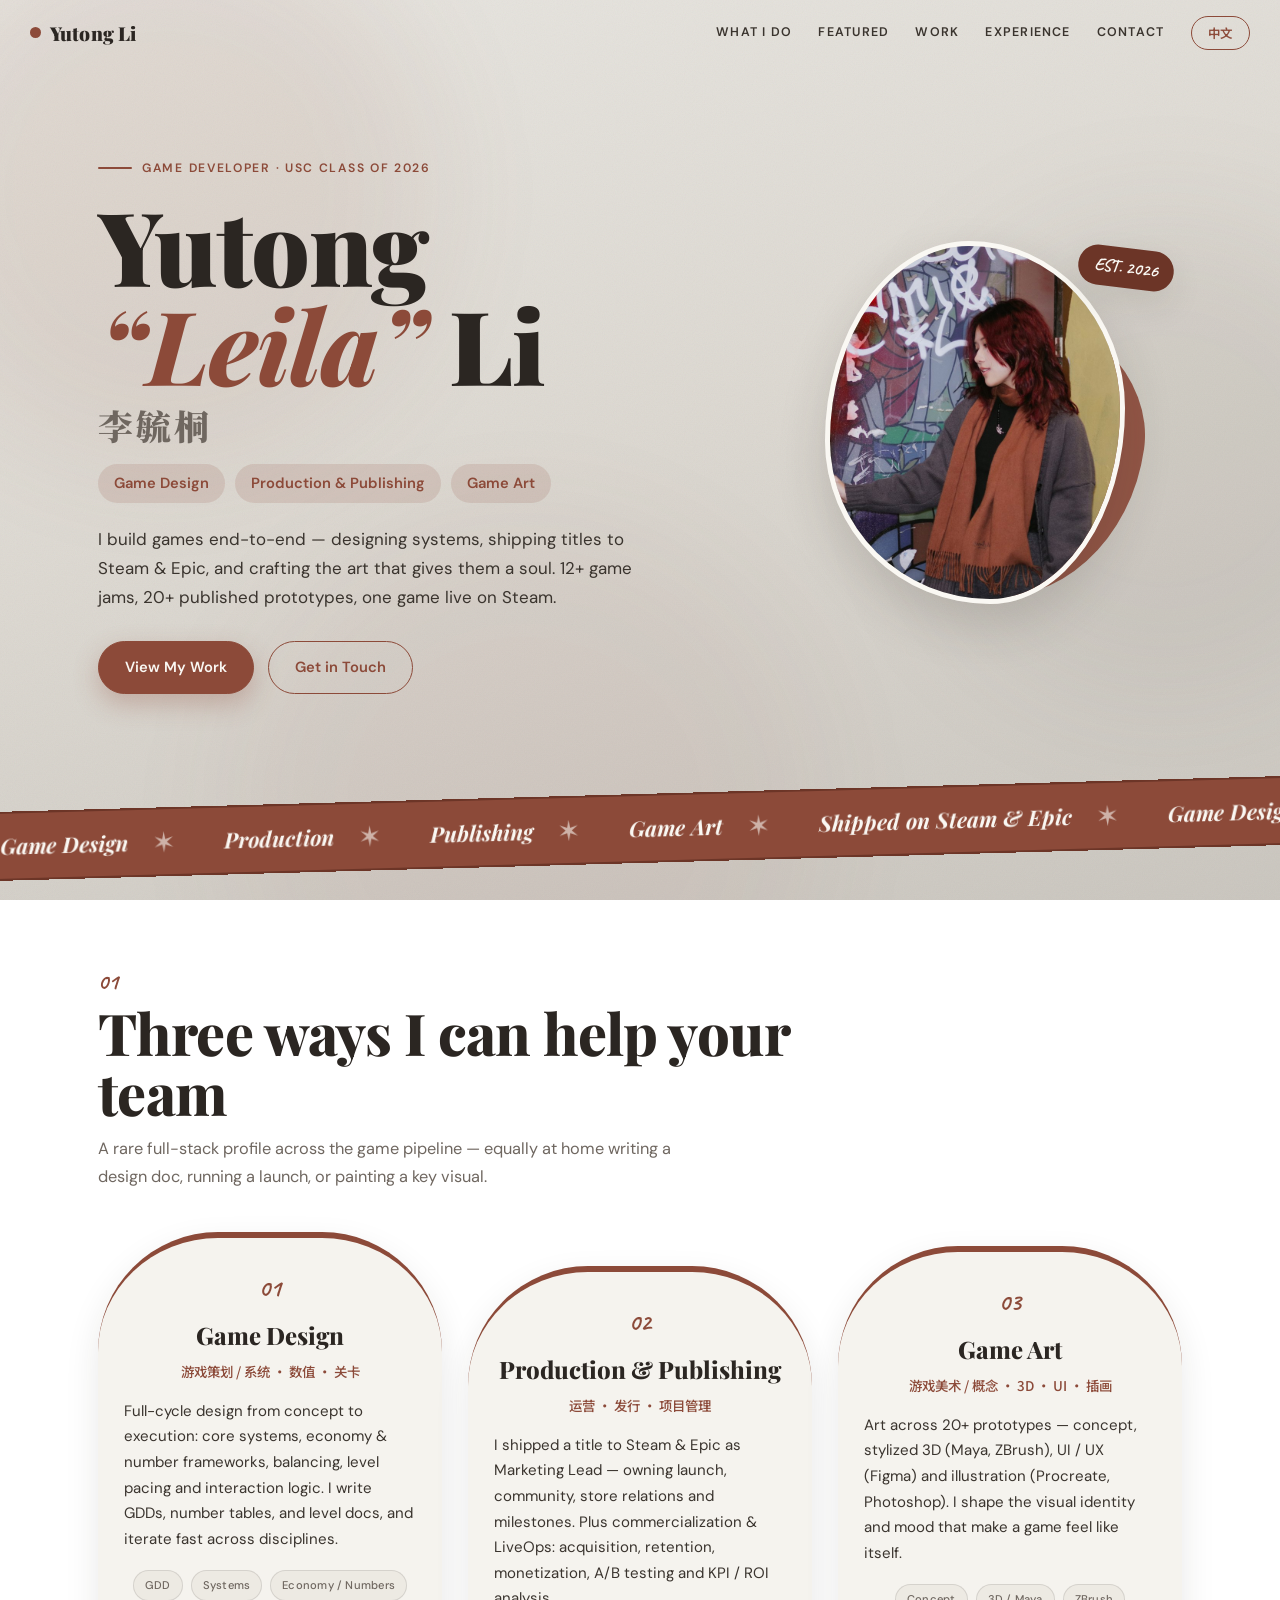
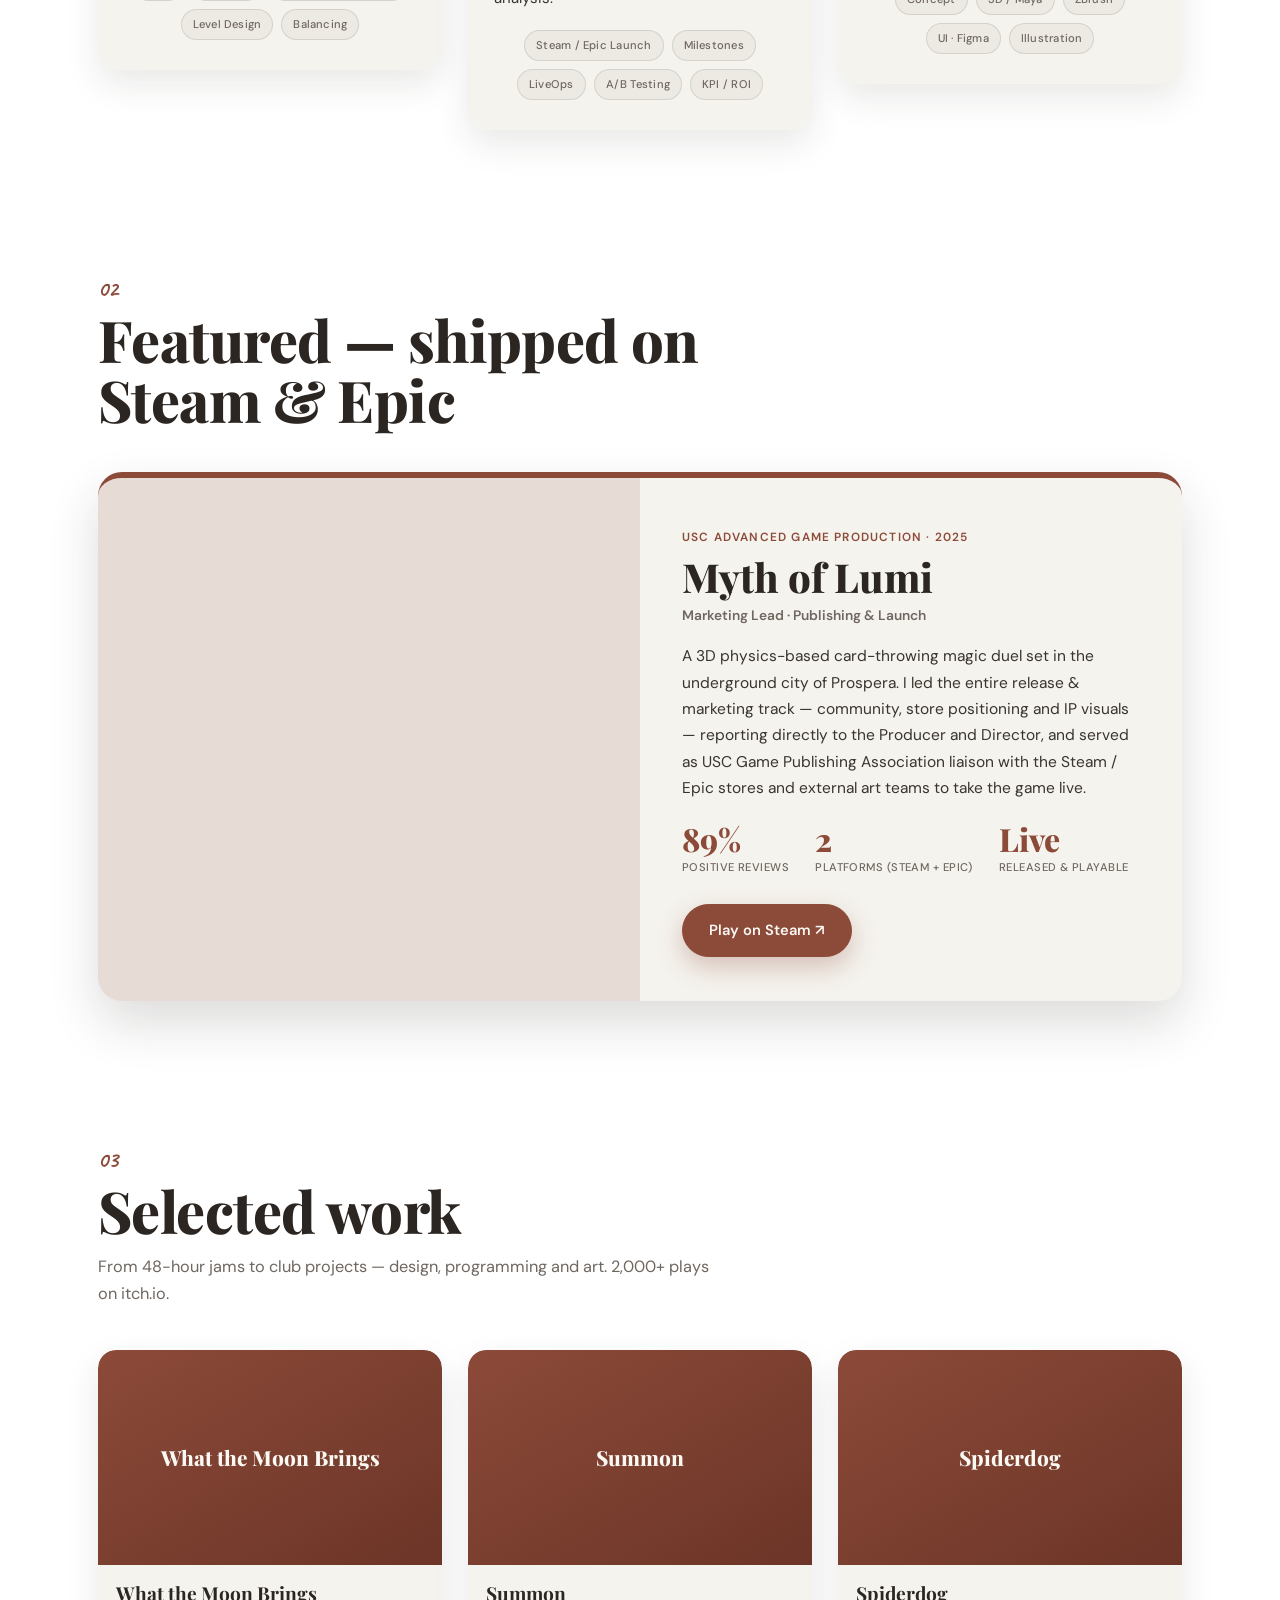
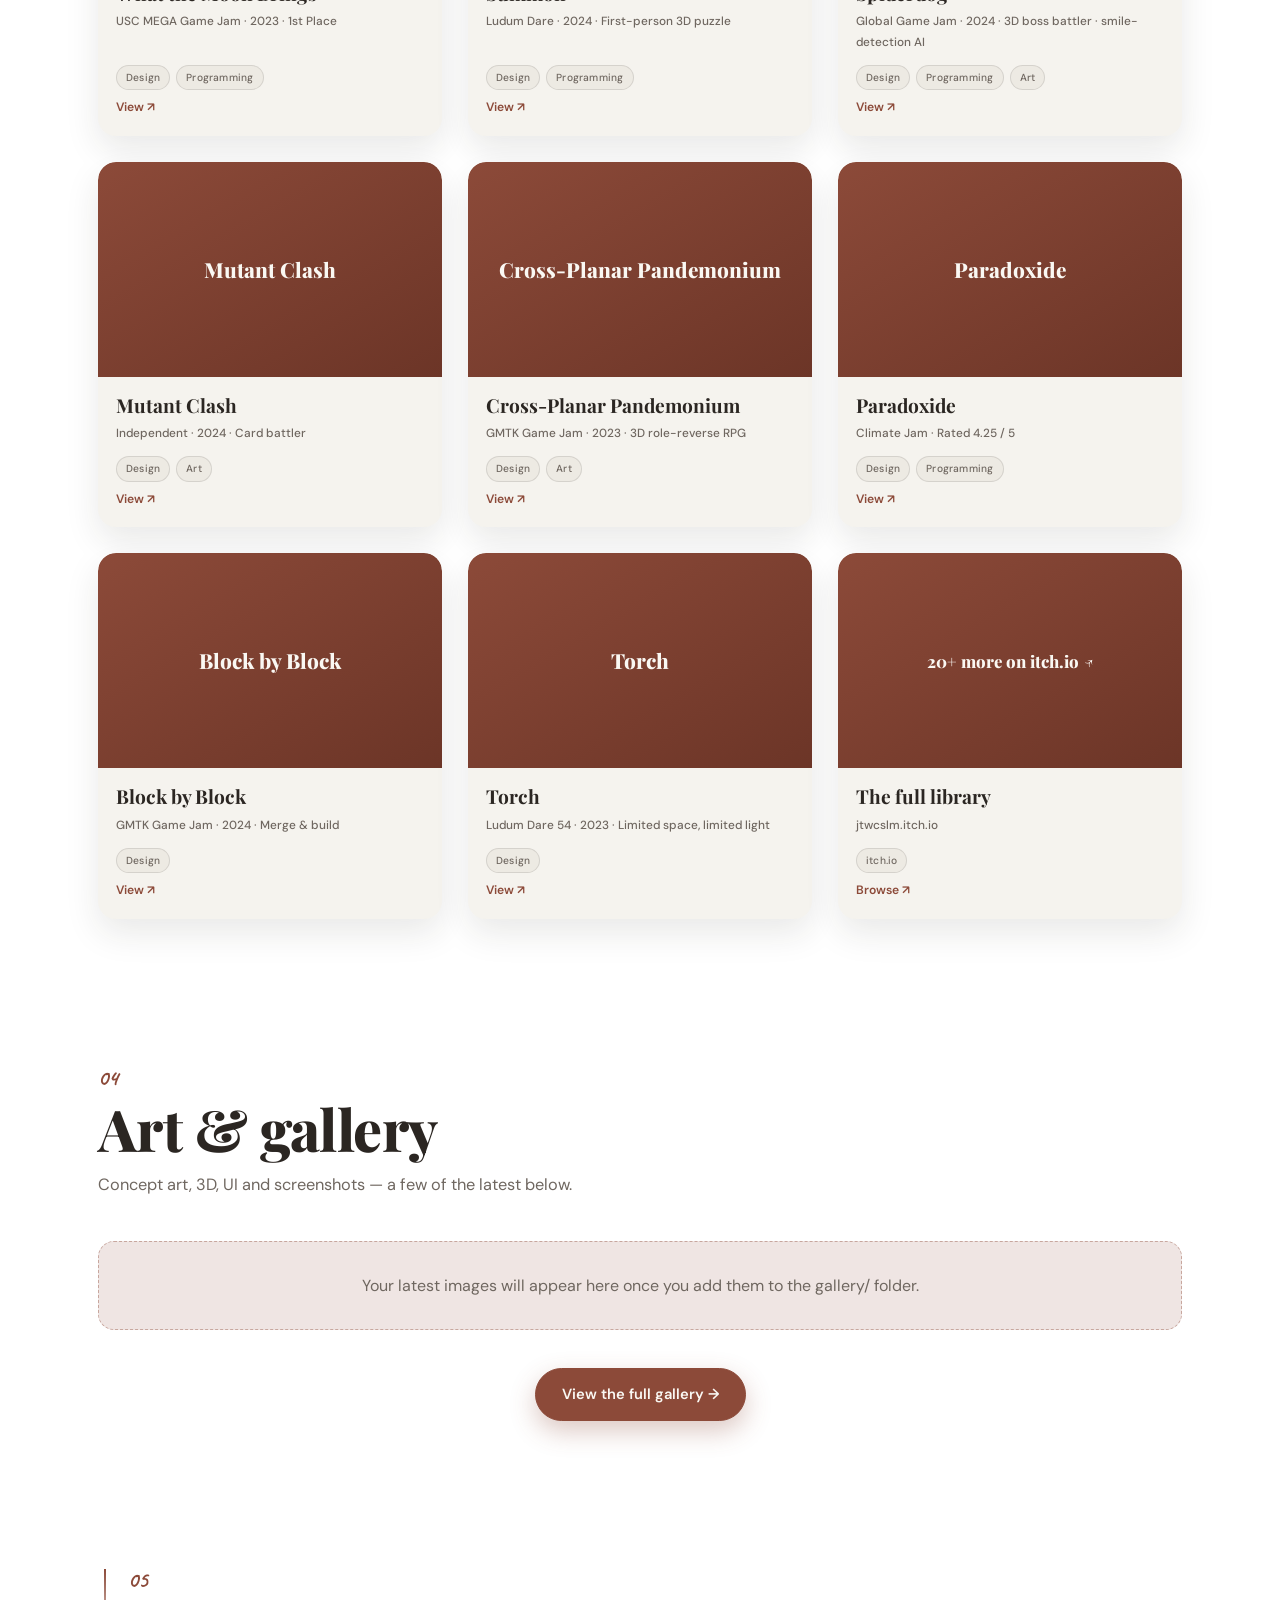
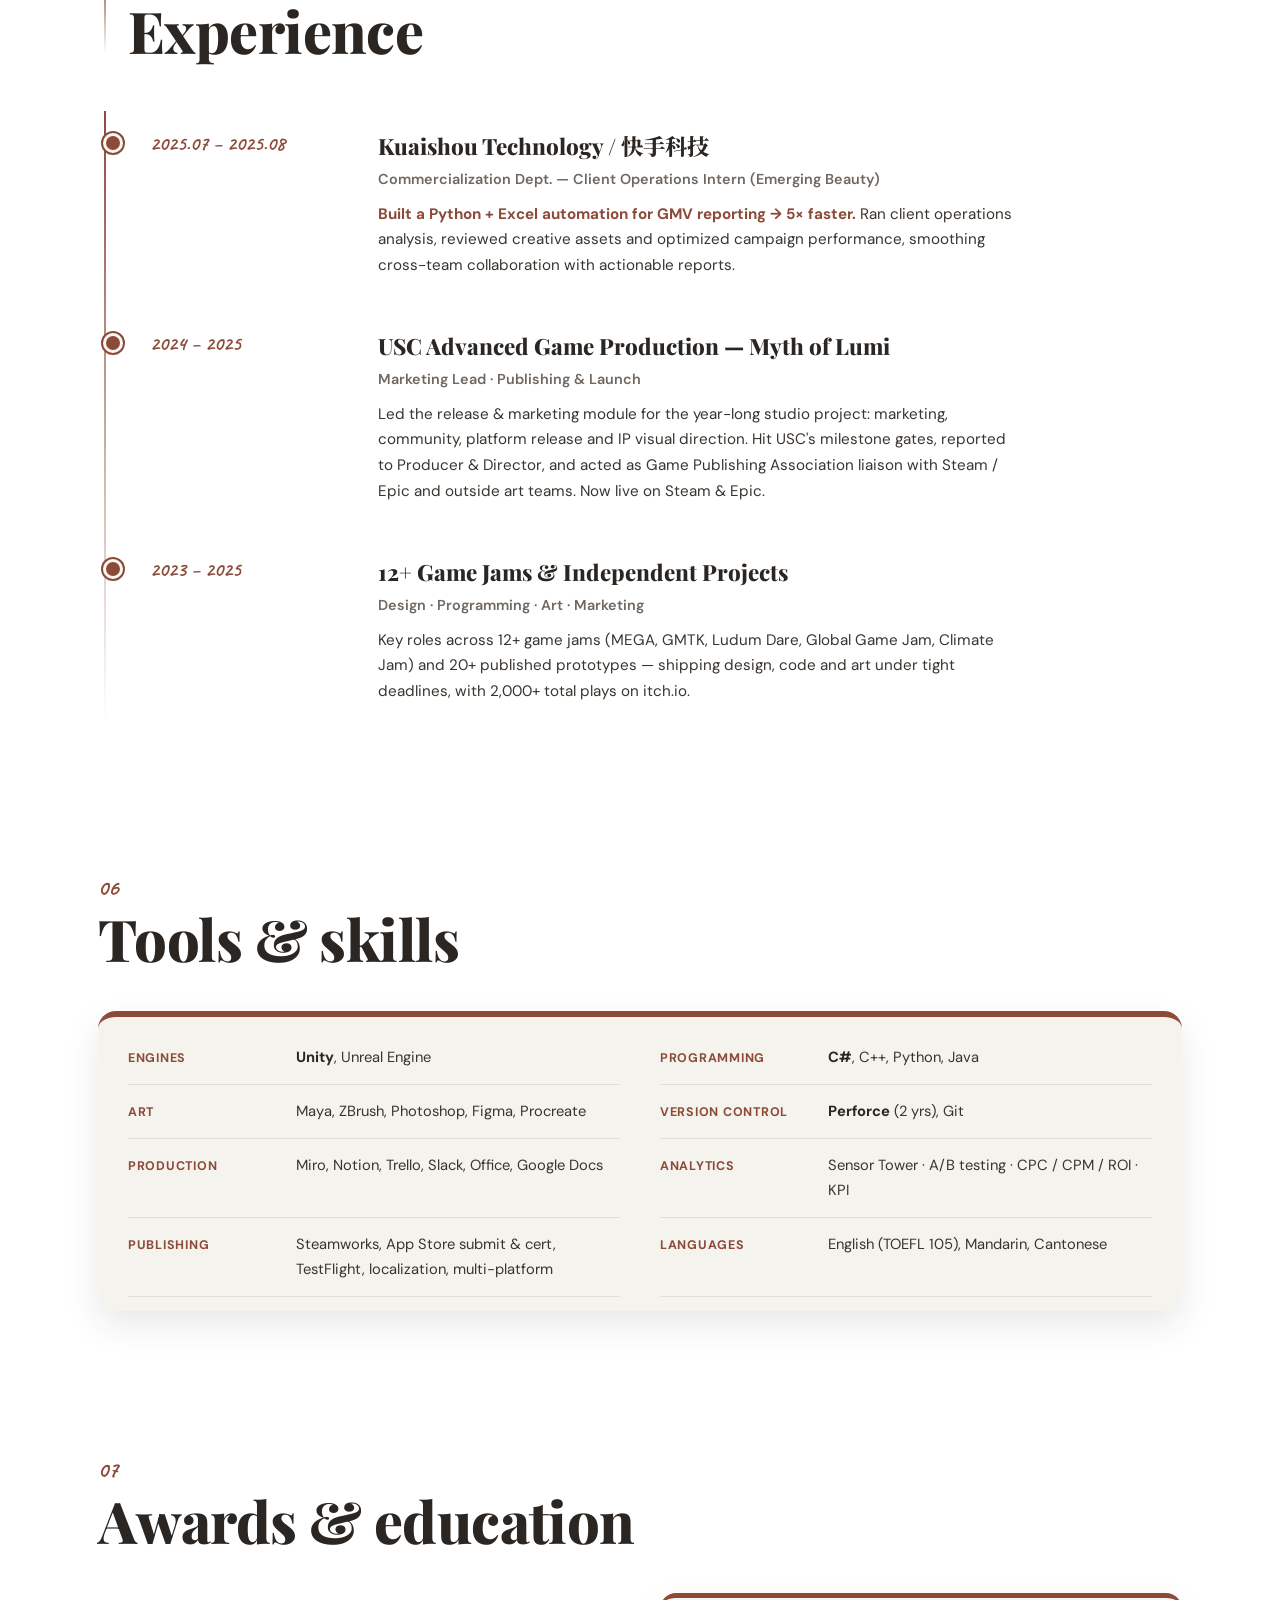
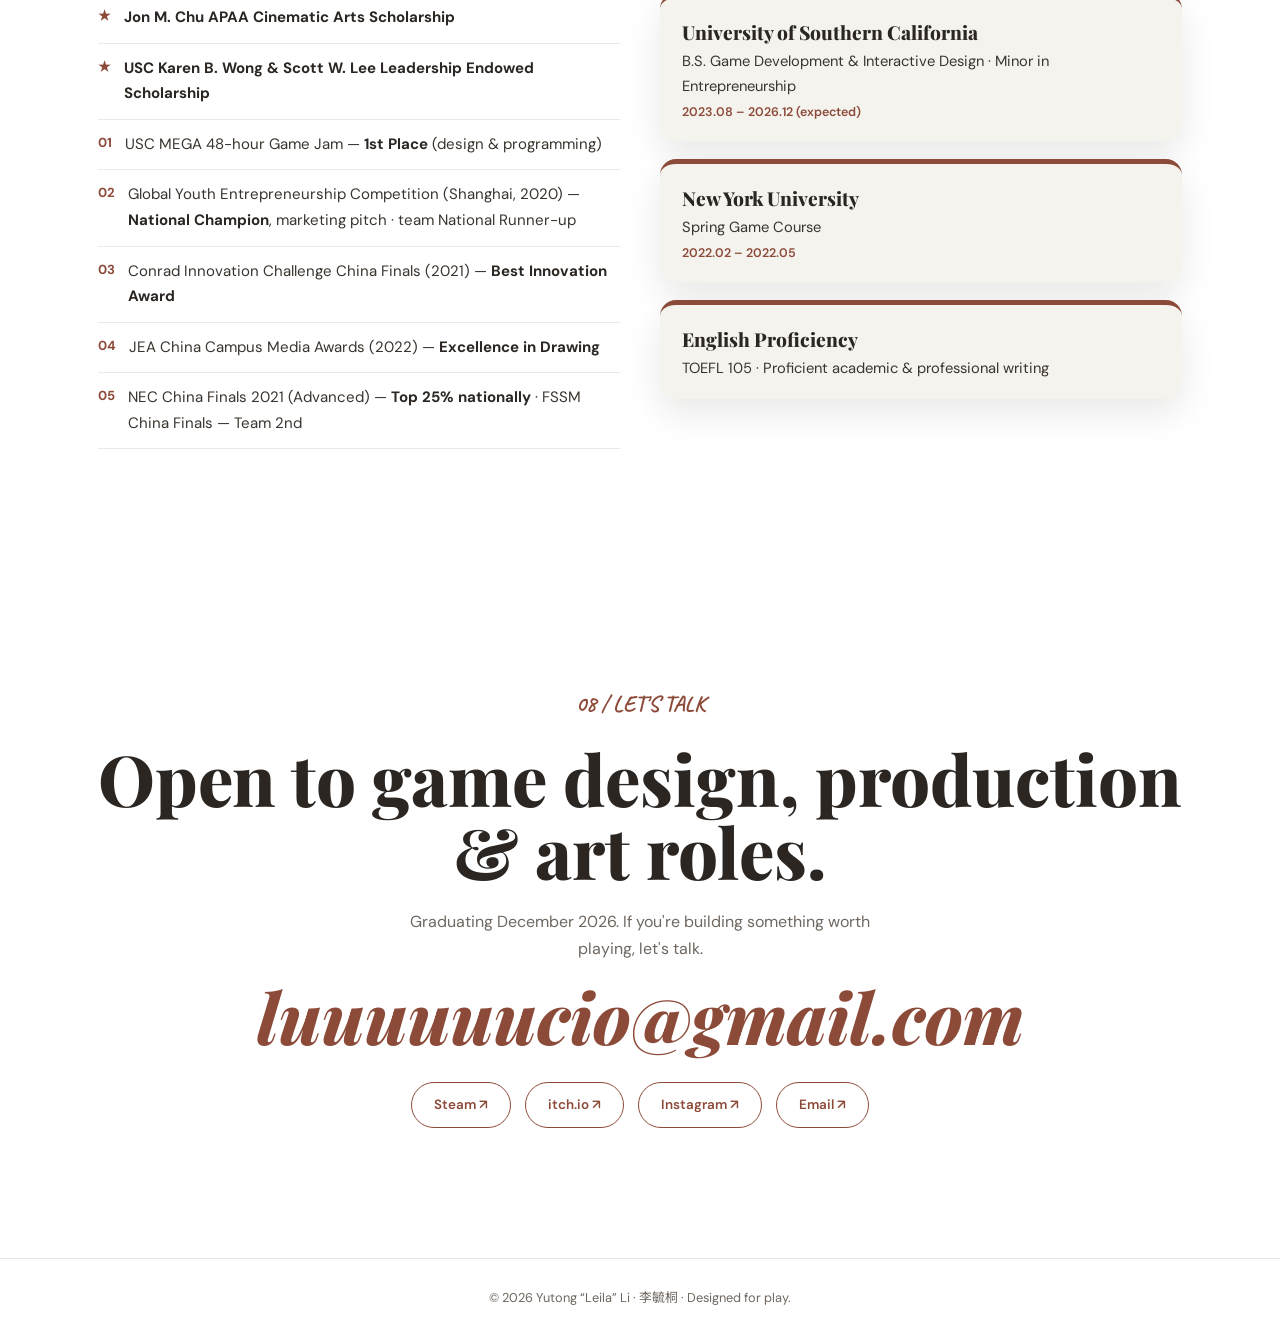
==== index.html @ 9c78b833 "Add files via upload" ====
<!DOCTYPE html>
<html lang="en" data-lang="en">
<head>
<meta charset="UTF-8">
<meta name="viewport" content="width=device-width, initial-scale=1.0">
<title>Yutong "Leila" Li — Game Designer · Producer · Artist</title>
<meta name="description" content="Yutong (Leila) Li — USC Game Development & Interactive Design. Game design, production & publishing, and game art. Shipped on Steam & Epic.">
<meta property="og:title" content="Yutong 'Leila' Li — Game Designer · Producer · Artist">
<meta property="og:description" content="USC Game Development & Interactive Design. Design · Production & Publishing · Art.">
<meta property="og:type" content="website">

<!-- Fonts: Playfair Display (display) · DM Sans (body) · Caveat (script accent) · Noto Serif/Sans SC -->
<link rel="preconnect" href="https://fonts.googleapis.com">
<link rel="preconnect" href="https://fonts.gstatic.com" crossorigin>
<link href="https://fonts.googleapis.com/css2?family=Playfair+Display:ital,wght@0,500;0,700;0,800;0,900;1,500;1,700;1,800&family=DM+Sans:opsz,wght@9..40,300;9..40,400;9..40,500;9..40,600;9..40,700&family=Caveat:wght@500;700&family=Noto+Serif+SC:wght@600;900&family=Noto+Sans+SC:wght@300;400;500;700&display=swap" rel="stylesheet">

<!-- Stylesheet -->
<link rel="stylesheet" href="style.css">
</head>
<body>

<!-- background: drifting low-sat blobs + frosted grain -->
<div class="bg-blobs"><i class="b1"></i><i class="b2"></i><i class="b3"></i></div>
<div class="grain"></div>

<nav id="nav">
  <a class="brand" href="#top"><span class="dot"></span>Yutong&nbsp;Li</a>
  <div class="nav-links">
    <a href="#tracks" data-en="What I Do" data-zh="方向">What I Do</a>
    <a href="#featured" data-en="Featured" data-zh="代表作">Featured</a>
    <a href="#work" data-en="Work" data-zh="作品">Work</a>
    <a href="#about" data-en="Experience" data-zh="经历">Experience</a>
    <a href="#contact" data-en="Contact" data-zh="联系">Contact</a>
    <button class="lang-btn" id="langBtn" onclick="toggleLang()">中文</button>
  </div>
</nav>

<div id="top"></div>
<header>
  <div class="wrap">
    <div class="hero-grid">
      <div class="hero-text">
        <div class="eyebrow h-anim d1"><span data-en="Game Developer · USC Class of 2026" data-zh="游戏开发者 · 南加大 2026 届">Game Developer · USC Class of 2026</span></div>
        <h1 class="name h-anim d2">Yutong <span class="accent">&ldquo;Leila&rdquo;</span> Li<span class="zh">李毓桐</span></h1>
        <div class="roles h-anim d3">
          <span class="role" data-en="Game Design" data-zh="游戏策划">Game Design</span>
          <span class="role" data-en="Production &amp; Publishing" data-zh="运营 · 发行 · 项目管理">Production &amp; Publishing</span>
          <span class="role" data-en="Game Art" data-zh="游戏美术">Game Art</span>
        </div>
        <p class="lede h-anim d4" data-en="I build games end-to-end — designing systems, shipping titles to Steam &amp; Epic, and crafting the art that gives them a soul. 12+ game jams, 20+ published prototypes, one game live on Steam." data-zh="我做游戏的全流程——从系统策划，到把作品发行上线 Steam 与 Epic，再到为它注入灵魂的美术。参与 12+ Game Jam，发布 20+ 原型，一款作品已正式登陆 Steam。">I build games end-to-end — designing systems, shipping titles to Steam &amp; Epic, and crafting the art that gives them a soul. 12+ game jams, 20+ published prototypes, one game live on Steam.</p>
        <div class="cta h-anim d5">
          <a class="btn primary" href="#featured" data-en="View My Work" data-zh="查看作品">View My Work</a>
          <a class="btn ghost" href="mailto:luuuuuucio@gmail.com" data-en="Get in Touch" data-zh="联系我">Get in Touch</a>
        </div>
      </div>
      <div class="portrait-col h-anim d3">
        <div class="portrait">
          <!-- 替换头像：把更高清的图片命名为 profile.jpg 放在同一文件夹即可 -->
          <img src="profile.jpg" alt="Yutong Leila Li portrait">
        </div>
      </div>
    </div>
  </div>
</header>

<div class="marquee" aria-hidden="false">
  <div class="mq"><span data-en="Game Design" data-zh="游戏策划">Game Design</span><span data-en="Production" data-zh="运营发行">Production</span><span data-en="Publishing" data-zh="项目管理">Publishing</span><span data-en="Game Art" data-zh="游戏美术">Game Art</span><span data-en="Shipped on Steam &amp; Epic" data-zh="已登陆 Steam 与 Epic">Shipped on Steam &amp; Epic</span><span data-en="Game Design" data-zh="游戏策划">Game Design</span><span data-en="Production" data-zh="运营发行">Production</span><span data-en="Publishing" data-zh="项目管理">Publishing</span><span data-en="Game Art" data-zh="游戏美术">Game Art</span><span data-en="Shipped on Steam &amp; Epic" data-zh="已登陆 Steam 与 Epic">Shipped on Steam &amp; Epic</span></div>
</div>


<!-- ============ 01 TRACKS ============ -->
<section id="tracks">
  <div class="wrap">
    <div class="sec-head reveal">
      <span class="sec-num">01</span>
      <div>
        <h2 data-en="Three ways I can help your team" data-zh="我能为团队带来的三种价值">Three ways I can help your team</h2>
        <p class="sec-sub" data-en="A rare full-stack profile across the game pipeline — equally at home writing a design doc, running a launch, or painting a key visual." data-zh="一份覆盖游戏管线的复合背景——写策划案、跑发行、画美术，都能上手。">A rare full-stack profile across the game pipeline — equally at home writing a design doc, running a launch, or painting a key visual.</p>
      </div>
    </div>
    <div class="tracks stagger">
      <div class="track" style="--accent:rgba(203,79,87,.16)">
        <div class="tnum">01</div>
        <h3 data-en="Game Design" data-zh="游戏策划">Game Design</h3>
        <div class="tzh">游戏策划 / 系统 · 数值 · 关卡</div>
        <p data-en="Full-cycle design from concept to execution: core systems, economy &amp; number frameworks, balancing, level pacing and interaction logic. I write GDDs, number tables, and level docs, and iterate fast across disciplines." data-zh="从概念到执行的全周期策划：核心系统、数值框架与平衡、关卡节奏与交互逻辑。独立撰写 GDD、数值表、关卡设计稿，敏捷迭代、跨职能协作。">Full-cycle design from concept to execution: core systems, economy &amp; number frameworks, balancing, level pacing and interaction logic. I write GDDs, number tables, and level docs, and iterate fast across disciplines.</p>
        <div class="tags"><span class="tag">GDD</span><span class="tag">Systems</span><span class="tag">Economy / Numbers</span><span class="tag">Level Design</span><span class="tag">Balancing</span></div>
      </div>
      <div class="track" style="--accent:rgba(127,151,182,.18)">
        <div class="tnum">02</div>
        <h3 data-en="Production &amp; Publishing" data-zh="运营 · 发行 · 项目管理">Production &amp; Publishing</h3>
        <div class="tzh">运营 · 发行 · 项目管理</div>
        <p data-en="I shipped a title to Steam &amp; Epic as Marketing Lead — owning launch, community, store relations and milestones. Plus commercialization &amp; LiveOps: acquisition, retention, monetization, A/B testing and KPI / ROI analysis." data-zh="作为 Marketing Lead 把一款作品发行上线 Steam 与 Epic——统筹发行、社群、商店对接与里程碑管理。同时具备商业化与运营能力：获客、留存、变现、A/B 测试、KPI / ROI 分析。">I shipped a title to Steam &amp; Epic as Marketing Lead — owning launch, community, store relations and milestones. Plus commercialization &amp; LiveOps: acquisition, retention, monetization, A/B testing and KPI / ROI analysis.</p>
        <div class="tags"><span class="tag">Steam / Epic Launch</span><span class="tag">Milestones</span><span class="tag">LiveOps</span><span class="tag">A/B Testing</span><span class="tag">KPI / ROI</span></div>
      </div>
      <div class="track" style="--accent:rgba(154,124,112,.16)">
        <div class="tnum">03</div>
        <h3 data-en="Game Art" data-zh="游戏美术">Game Art</h3>
        <div class="tzh">游戏美术 / 概念 · 3D · UI · 插画</div>
        <p data-en="Art across 20+ prototypes — concept, stylized 3D (Maya, ZBrush), UI / UX (Figma) and illustration (Procreate, Photoshop). I shape the visual identity and mood that make a game feel like itself." data-zh="为 20+ 原型负责美术——概念设计、风格化 3D（Maya、ZBrush）、UI/UX（Figma）、插画（Procreate、Photoshop）。塑造让游戏有辨识度的视觉气质与氛围。">Art across 20+ prototypes — concept, stylized 3D (Maya, ZBrush), UI / UX (Figma) and illustration (Procreate, Photoshop). I shape the visual identity and mood that make a game feel like itself.</p>
        <div class="tags"><span class="tag">Concept</span><span class="tag">3D / Maya</span><span class="tag">ZBrush</span><span class="tag">UI &middot; Figma</span><span class="tag">Illustration</span></div>
      </div>
    </div>
  </div>
</section>

<!-- ============ 02 FEATURED ============ -->
<section id="featured">
  <div class="wrap">
    <div class="sec-head reveal">
      <span class="sec-num">02</span>
      <div>
        <h2 data-en="Featured — shipped on Steam &amp; Epic" data-zh="代表作 — 已登陆 Steam 与 Epic">Featured — shipped on Steam &amp; Epic</h2>
      </div>
    </div>
    <div class="feat reveal">
      <div class="feat-media">
        <!-- 替换封面：把 src 改成 你的文件名.jpg（目前用的是 Steam 商店图） -->
        <img src="https://cdn.cloudflare.steamstatic.com/steam/apps/3518380/header.jpg" alt="Myth of Lumi" onerror="this.style.display='none'">
      </div>
      <div class="feat-body">
        <div class="feat-flag" data-en="USC Advanced Game Production · 2025" data-zh="USC 高级游戏制作 · 2025">USC Advanced Game Production · 2025</div>
        <h3>Myth of Lumi</h3>
        <div class="feat-role" data-en="Marketing Lead · Publishing &amp; Launch" data-zh="Marketing Lead · 发行与上线负责人">Marketing Lead · Publishing &amp; Launch</div>
        <p data-en="A 3D physics-based card-throwing magic duel set in the underground city of Prospera. I led the entire release &amp; marketing track — community, store positioning and IP visuals — reporting directly to the Producer and Director, and served as USC Game Publishing Association liaison with the Steam / Epic stores and external art teams to take the game live." data-zh="一款以地下城市 Prospera 为舞台、基于 3D 物理的卡牌投掷魔法对战游戏。我统筹整个发行与推广模块——社群运营、商店定位、IP 视觉，直接对接 Producer 与 Director，并作为 USC Game Publishing Association 对接人，协调 Steam / Epic 商店与外部美术团队，完成上线全流程。">A 3D physics-based card-throwing magic duel set in the underground city of Prospera. I led the entire release &amp; marketing track — community, store positioning and IP visuals — reporting directly to the Producer and Director, and served as USC Game Publishing Association liaison with the Steam / Epic stores and external art teams to take the game live.</p>
        <div class="stats">
          <div class="stat"><div class="n" data-count="89" data-suffix="%">89%</div><div class="l" data-en="Positive reviews" data-zh="好评率">Positive reviews</div></div>
          <div class="stat"><div class="n" data-count="2">2</div><div class="l" data-en="Platforms (Steam + Epic)" data-zh="平台（Steam+Epic）">Platforms (Steam + Epic)</div></div>
          <div class="stat"><div class="n" data-en="Live" data-zh="已上线">Live</div><div class="l" data-en="Released &amp; playable" data-zh="已发布上线">Released &amp; playable</div></div>
        </div>
        <div class="cta">
          <a class="btn primary" href="https://store.steampowered.com/app/3518380/Myth_of_Lumi/" target="_blank" rel="noopener" data-en="Play on Steam ↗" data-zh="在 Steam 试玩 ↗">Play on Steam ↗</a>
        </div>
      </div>
    </div>
  </div>
</section>

<!-- ============ 03 WORK ============ -->
<section id="work">
  <div class="wrap">
    <div class="sec-head reveal">
      <span class="sec-num">03</span>
      <div>
        <h2 data-en="Selected work" data-zh="精选作品">Selected work</h2>
        <p class="sec-sub" data-en="From 48-hour jams to club projects — design, programming and art. 2,000+ plays on itch.io." data-zh="从 48 小时 Game Jam 到社团项目——策划、编程与美术。itch.io 累计点击 2,000+。">From 48-hour jams to club projects — design, programming and art. 2,000+ plays on itch.io.</p>
      </div>
    </div>
    <!--
      想加 / 换作品封面：每张 .work-cover 里放一个 <img src="你的图片.jpg">。
      没有图片时会自动显示下面 .ph 的彩色占位块。
    -->
    <div class="works stagger">

      <a class="work" href="https://jtwcslm.itch.io/what-the-moon-brings" target="_blank" rel="noopener">
        <div class="work-cover"><div class="ph" style="--c1:#3a3550;--c2:#1c1a26">What the Moon Brings</div>
          <img src="https://img.itch.zone/aW1nLzEzOTQzMDMwLmpwZw==/original/gAOcov.jpg" alt="What the Moon Brings" loading="lazy" onerror="this.remove()"></div>
        <div class="work-body">
          <h4>What the Moon Brings</h4>
          <div class="work-meta">USC MEGA Game Jam · 2023 · <span data-en="1st Place" data-zh="一等奖">1st Place</span></div>
          <div class="work-roles"><span class="tag" data-en="Design" data-zh="策划">Design</span><span class="tag" data-en="Programming" data-zh="编程">Programming</span></div>
          <span class="work-link" data-en="View ↗" data-zh="查看 ↗">View ↗</span>
        </div>
      </a>

      <a class="work" href="https://jtwcslm.itch.io/summon" target="_blank" rel="noopener">
        <div class="work-cover"><div class="ph" style="--c1:#2c4a4a;--c2:#152222">Summon</div>
          <img src="https://img.itch.zone/aW1nLzE1NzcyMDAzLnBuZw==/original/AVBuLZ.png" alt="Summon" loading="lazy" onerror="this.remove()"></div>
        <div class="work-body">
          <h4>Summon</h4>
          <div class="work-meta">Ludum Dare · 2024 · <span data-en="First-person 3D puzzle" data-zh="第一人称 3D 解谜">First-person 3D puzzle</span></div>
          <div class="work-roles"><span class="tag" data-en="Design" data-zh="策划">Design</span><span class="tag" data-en="Programming" data-zh="编程">Programming</span></div>
          <span class="work-link" data-en="View ↗" data-zh="查看 ↗">View ↗</span>
        </div>
      </a>

      <a class="work" href="https://jtwcslm.itch.io/spiderdog" target="_blank" rel="noopener">
        <div class="work-cover"><div class="ph" style="--c1:#4a3a35;--c2:#231a17">Spiderdog</div>
          <img src="https://img.itch.zone/aW1nLzE1MDI3ODM2LnBuZw==/original/xKK9WB.png" alt="Spiderdog" loading="lazy" onerror="this.remove()"></div>
        <div class="work-body">
          <h4>Spiderdog</h4>
          <div class="work-meta">Global Game Jam · 2024 · <span data-en="3D boss battler · smile-detection AI" data-zh="3D Boss 战 · 微笑识别 AI">3D boss battler · smile-detection AI</span></div>
          <div class="work-roles"><span class="tag" data-en="Design" data-zh="策划">Design</span><span class="tag" data-en="Programming" data-zh="编程">Programming</span><span class="tag" data-en="Art" data-zh="美术">Art</span></div>
          <span class="work-link" data-en="View ↗" data-zh="查看 ↗">View ↗</span>
        </div>
      </a>

      <a class="work" href="https://jtwcslm.itch.io/mutant-clash" target="_blank" rel="noopener">
        <div class="work-cover"><div class="ph" style="--c1:#35415a;--c2:#181d28">Mutant Clash</div>
          <img src="https://img.itch.zone/aW1nLzIwNDU5MDIzLnBuZw==/original/YjYPbV.png" alt="Mutant Clash" loading="lazy" onerror="this.remove()"></div>
        <div class="work-body">
          <h4>Mutant Clash</h4>
          <div class="work-meta"><span data-en="Independent · 2024 · Card battler" data-zh="独立项目 · 2024 · 卡牌对战">Independent · 2024 · Card battler</span></div>
          <div class="work-roles"><span class="tag" data-en="Design" data-zh="策划">Design</span><span class="tag" data-en="Art" data-zh="美术">Art</span></div>
          <span class="work-link" data-en="View ↗" data-zh="查看 ↗">View ↗</span>
        </div>
      </a>

      <a class="work" href="https://jtwcslm.itch.io/cross-planar-pandemonium" target="_blank" rel="noopener">
        <div class="work-cover"><div class="ph" style="--c1:#4a3540;--c2:#23191e">Cross-Planar Pandemonium</div>
          <img src="https://img.itch.zone/aW1nLzEyNzI2NDkzLnBuZw==/original/hB9bs9.png" alt="Cross-Planar Pandemonium" loading="lazy" onerror="this.remove()"></div>
        <div class="work-body">
          <h4>Cross-Planar Pandemonium</h4>
          <div class="work-meta">GMTK Game Jam · 2023 · <span data-en="3D role-reverse RPG" data-zh="3D 角色反转 RPG">3D role-reverse RPG</span></div>
          <div class="work-roles"><span class="tag" data-en="Design" data-zh="策划">Design</span><span class="tag" data-en="Art" data-zh="美术">Art</span></div>
          <span class="work-link" data-en="View ↗" data-zh="查看 ↗">View ↗</span>
        </div>
      </a>

      <a class="work" href="https://chloexiiyan.itch.io/paradoxide" target="_blank" rel="noopener">
        <div class="work-cover"><div class="ph" style="--c1:#2f4a40;--c2:#15221d">Paradoxide</div></div>
        <div class="work-body">
          <h4>Paradoxide</h4>
          <div class="work-meta">Climate Jam · <span data-en="Rated 4.25 / 5" data-zh="评分 4.25 / 5">Rated 4.25 / 5</span></div>
          <div class="work-roles"><span class="tag" data-en="Design" data-zh="策划">Design</span><span class="tag" data-en="Programming" data-zh="编程">Programming</span></div>
          <span class="work-link" data-en="View ↗" data-zh="查看 ↗">View ↗</span>
        </div>
      </a>

      <a class="work" href="https://lz1c.itch.io/block-by-block" target="_blank" rel="noopener">
        <div class="work-cover"><div class="ph" style="--c1:#4a4030;--c2:#231e16">Block by Block</div></div>
        <div class="work-body">
          <h4>Block by Block</h4>
          <div class="work-meta">GMTK Game Jam · 2024 · <span data-en="Merge &amp; build" data-zh="合成建造">Merge &amp; build</span></div>
          <div class="work-roles"><span class="tag" data-en="Design" data-zh="策划">Design</span></div>
          <span class="work-link" data-en="View ↗" data-zh="查看 ↗">View ↗</span>
        </div>
      </a>

      <a class="work" href="https://ldjam.com/events/ludum-dare/54/torch" target="_blank" rel="noopener">
        <div class="work-cover"><div class="ph" style="--c1:#4a3a30;--c2:#231b16">Torch</div></div>
        <div class="work-body">
          <h4>Torch</h4>
          <div class="work-meta">Ludum Dare 54 · 2023 · <span data-en="Limited space, limited light" data-zh="有限空间 · 有限光">Limited space, limited light</span></div>
          <div class="work-roles"><span class="tag" data-en="Design" data-zh="策划">Design</span></div>
          <span class="work-link" data-en="View ↗" data-zh="查看 ↗">View ↗</span>
        </div>
      </a>

      <a class="work" href="https://jtwcslm.itch.io/" target="_blank" rel="noopener">
        <div class="work-cover"><div class="ph" style="--c1:#33384a;--c2:#181b24;font-size:1.05rem"><span data-en="20+ more on itch.io ↗" data-zh="itch.io 上还有 20+ 作品 ↗">20+ more on itch.io ↗</span></div></div>
        <div class="work-body">
          <h4 data-en="The full library" data-zh="全部作品库">The full library</h4>
          <div class="work-meta">jtwcslm.itch.io</div>
          <div class="work-roles"><span class="tag">itch.io</span></div>
          <span class="work-link" data-en="Browse ↗" data-zh="浏览 ↗">Browse ↗</span>
        </div>
      </a>

    </div>
  </div>
</section>

<!-- ============ 04 GALLERY (drop your art / screenshots here) ============ -->
<section id="gallery">
  <div class="wrap">
    <div class="sec-head reveal">
      <span class="sec-num">04</span>
      <div>
        <h2 data-en="Art &amp; gallery" data-zh="美术与画廊">Art &amp; gallery</h2>
        <p class="sec-sub" data-en="Concept art, 3D, UI and screenshots — a few of the latest below." data-zh="概念设计、3D、UI 与游戏截图——下面是最近上传的几张。">Concept art, 3D, UI and screenshots — a few of the latest below.</p>
      </div>
    </div>
    <!-- Images load automatically from the gallery/ folder (newest few). Full set on gallery.html -->
    <div class="gallery stagger" id="home-gallery" data-count="6"></div>
    <div class="gallery-cta">
      <a class="btn primary" href="gallery.html" data-en="View the full gallery →" data-zh="查看全部作品 →">View the full gallery →</a>
    </div>
  </div>
</section>

<!-- ============ 05 EXPERIENCE ============ -->
<section id="about">
  <div class="wrap">
    <div class="sec-head reveal">
      <span class="sec-num">05</span>
      <div><h2 data-en="Experience" data-zh="工作与项目经历">Experience</h2></div>
    </div>

    <div class="reveal">
      <div class="exp-item">
        <div class="exp-when">2025.07 – 2025.08</div>
        <div>
          <div class="exp-org">Kuaishou Technology / 快手科技</div>
          <div class="exp-role" data-en="Commercialization Dept. — Client Operations Intern (Emerging Beauty)" data-zh="商业化部门 — 客户运营实习生（新锐美妆）">Commercialization Dept. — Client Operations Intern (Emerging Beauty)</div>
          <p data-en="&lt;span class='hi'&gt;Built a Python + Excel automation for GMV reporting → 5× faster.&lt;/span&gt; Ran client operations analysis, reviewed creative assets and optimized campaign performance, smoothing cross-team collaboration with actionable reports." data-zh="&lt;span class='hi'&gt;用 Python + Excel 把 GMV（商品交易额）报告自动化 → 效率提升 5 倍。&lt;/span&gt; 负责客户运营分析、审核创意素材、优化活动效果，改善跨团队协作并产出可落地的分析报告。"><span class="hi">Built a Python + Excel automation for GMV reporting → 5× faster.</span> Ran client operations analysis, reviewed creative assets and optimized campaign performance, smoothing cross-team collaboration with actionable reports.</p>
        </div>
      </div>

      <div class="exp-item">
        <div class="exp-when">2024 – 2025</div>
        <div>
          <div class="exp-org">USC Advanced Game Production — Myth of Lumi</div>
          <div class="exp-role" data-en="Marketing Lead · Publishing &amp; Launch" data-zh="Marketing Lead · 发行与上线负责人">Marketing Lead · Publishing &amp; Launch</div>
          <p data-en="Led the release &amp; marketing module for the year-long studio project: marketing, community, platform release and IP visual direction. Hit USC's milestone gates, reported to Producer &amp; Director, and acted as Game Publishing Association liaison with Steam / Epic and outside art teams. Now live on Steam &amp; Epic." data-zh="统筹这一年度工作室项目的发行与推广模块：市场营销、社群运营、平台发布与 IP 视觉定位。达成 USC 各阶段里程碑，直接对接 Producer 与 Director，并作为 Game Publishing Association 对接人协调 Steam / Epic 与外部美术团队。现已上线 Steam 与 Epic。">Led the release &amp; marketing module for the year-long studio project: marketing, community, platform release and IP visual direction. Hit USC's milestone gates, reported to Producer &amp; Director, and acted as Game Publishing Association liaison with Steam / Epic and outside art teams. Now live on Steam &amp; Epic.</p>
        </div>
      </div>

      <div class="exp-item">
        <div class="exp-when">2023 – 2025</div>
        <div>
          <div class="exp-org" data-en="12+ Game Jams &amp; Independent Projects" data-zh="12+ Game Jam 与独立项目">12+ Game Jams &amp; Independent Projects</div>
          <div class="exp-role" data-en="Design · Programming · Art · Marketing" data-zh="策划 · 编程 · 美术 · 营销">Design · Programming · Art · Marketing</div>
          <p data-en="Key roles across 12+ game jams (MEGA, GMTK, Ludum Dare, Global Game Jam, Climate Jam) and 20+ published prototypes — shipping design, code and art under tight deadlines, with 2,000+ total plays on itch.io." data-zh="在 12+ Game Jam（MEGA、GMTK、Ludum Dare、Global Game Jam、Climate Jam）及 20+ 已发布原型中担任关键角色——在高压 deadline 下交付策划、代码与美术，itch.io 累计点击 2,000+。">Key roles across 12+ game jams (MEGA, GMTK, Ludum Dare, Global Game Jam, Climate Jam) and 20+ published prototypes — shipping design, code and art under tight deadlines, with 2,000+ total plays on itch.io.</p>
        </div>
      </div>
    </div>
  </div>
</section>

<!-- ============ 06 SKILLS ============ -->
<section id="skills">
  <div class="wrap">
    <div class="sec-head reveal">
      <span class="sec-num">06</span>
      <div><h2 data-en="Tools &amp; skills" data-zh="技能与工具">Tools &amp; skills</h2></div>
    </div>
    <div class="skills reveal">
      <div class="skill-row"><div class="k" data-en="Engines" data-zh="引擎">Engines</div><div class="v"><b>Unity</b>, Unreal Engine</div></div>
      <div class="skill-row"><div class="k" data-en="Programming" data-zh="编程">Programming</div><div class="v"><b>C#</b>, C++, Python, Java</div></div>
      <div class="skill-row"><div class="k" data-en="Art" data-zh="美术">Art</div><div class="v">Maya, ZBrush, Photoshop, Figma, Procreate</div></div>
      <div class="skill-row"><div class="k" data-en="Version Control" data-zh="版本控制">Version Control</div><div class="v"><b>Perforce</b> (2 yrs), Git</div></div>
      <div class="skill-row"><div class="k" data-en="Production" data-zh="项目协作">Production</div><div class="v">Miro, Notion, Trello, Slack, Office, Google Docs</div></div>
      <div class="skill-row"><div class="k" data-en="Analytics" data-zh="数据分析">Analytics</div><div class="v">Sensor Tower · A/B testing · CPC / CPM / ROI · KPI</div></div>
      <div class="skill-row"><div class="k" data-en="Publishing" data-zh="发行">Publishing</div><div class="v">Steamworks, App Store submit &amp; cert, TestFlight, localization, multi-platform</div></div>
      <div class="skill-row"><div class="k" data-en="Languages" data-zh="语言">Languages</div><div class="v">English (TOEFL 105), Mandarin, Cantonese</div></div>
    </div>
  </div>
</section>

<!-- ============ 07 AWARDS / EDUCATION ============ -->
<section id="more">
  <div class="wrap">
    <div class="sec-head reveal">
      <span class="sec-num">07</span>
      <div><h2 data-en="Awards &amp; education" data-zh="奖项与教育">Awards &amp; education</h2></div>
    </div>
    <div class="two-col reveal">
      <div>
        <div class="li"><span class="mk">&#9733;</span><span><b>Jon M. Chu APAA Cinematic Arts Scholarship</b></span></div>
        <div class="li"><span class="mk">&#9733;</span><span><b>USC Karen B. Wong &amp; Scott W. Lee Leadership Endowed Scholarship</b></span></div>
        <div class="li"><span class="mk">01</span><span data-en="USC MEGA 48-hour Game Jam — &lt;b&gt;1st Place&lt;/b&gt; (design &amp; programming)" data-zh="USC MEGA 48 小时游戏制作比赛 — &lt;b&gt;一等奖&lt;/b&gt;（策划 &amp; 编程）">USC MEGA 48-hour Game Jam — <b>1st Place</b> (design &amp; programming)</span></div>
        <div class="li"><span class="mk">02</span><span data-en="Global Youth Entrepreneurship Competition (Shanghai, 2020) — &lt;b&gt;National Champion&lt;/b&gt;, marketing pitch · team National Runner-up" data-zh="2020 全球青年创业大赛上海站 — &lt;b&gt;营销展示全国冠军&lt;/b&gt; · 团队总成绩全国亚军">Global Youth Entrepreneurship Competition (Shanghai, 2020) — <b>National Champion</b>, marketing pitch · team National Runner-up</span></div>
        <div class="li"><span class="mk">03</span><span data-en="Conrad Innovation Challenge China Finals (2021) — &lt;b&gt;Best Innovation Award&lt;/b&gt;" data-zh="2021 康莱德创新挑战赛中国赛决赛 — &lt;b&gt;最佳创新奖&lt;/b&gt;">Conrad Innovation Challenge China Finals (2021) — <b>Best Innovation Award</b></span></div>
        <div class="li"><span class="mk">04</span><span data-en="JEA China Campus Media Awards (2022) — &lt;b&gt;Excellence in Drawing&lt;/b&gt;" data-zh="2022 JEA China 校园传媒作品年度评选 — &lt;b&gt;卓越绘画奖&lt;/b&gt;">JEA China Campus Media Awards (2022) — <b>Excellence in Drawing</b></span></div>
        <div class="li"><span class="mk">05</span><span data-en="NEC China Finals 2021 (Advanced) — &lt;b&gt;Top 25% nationally&lt;/b&gt; · FSSM China Finals — Team 2nd" data-zh="NEC 全美经济学挑战 2021 中国决赛（AS 组）— &lt;b&gt;全国前 25%&lt;/b&gt; · FSSM 中国区决赛 — 团队二等奖">NEC China Finals 2021 (Advanced) — <b>Top 25% nationally</b> · FSSM China Finals — Team 2nd</span></div>
      </div>
      <div>
        <div class="edu-block">
          <div class="ed-school">University of Southern California</div>
          <div class="ed-deg" data-en="B.S. Game Development &amp; Interactive Design · Minor in Entrepreneurship" data-zh="游戏开发与交互设计 本科 · 辅修 创业学">B.S. Game Development &amp; Interactive Design · Minor in Entrepreneurship</div>
          <div class="ed-when" data-en="2023.08 – 2026.12 (expected)" data-zh="2023.08 – 2026.12（预计毕业）">2023.08 – 2026.12 (expected)</div>
        </div>
        <div class="edu-block">
          <div class="ed-school">New York University</div>
          <div class="ed-deg" data-en="Spring Game Course" data-zh="春季游戏课程">Spring Game Course</div>
          <div class="ed-when">2022.02 – 2022.05</div>
        </div>
        <div class="edu-block">
          <div class="ed-school" data-en="English Proficiency" data-zh="英语水平">English Proficiency</div>
          <div class="ed-deg" data-en="TOEFL 105 · Proficient academic &amp; professional writing" data-zh="托福 105 · 学术与专业写作熟练">TOEFL 105 · Proficient academic &amp; professional writing</div>
        </div>
      </div>
    </div>
  </div>
</section>

<!-- ============ 08 CONTACT ============ -->
<section id="contact">
  <div class="wrap contact reveal">
    <div class="sec-num" style="margin-bottom:18px">08 / <span data-en="LET'S TALK" data-zh="联系我">LET'S TALK</span></div>
    <div class="big" data-en="Open to game design, production &amp; art roles." data-zh="求职中：游戏策划 · 运营发行 · 美术。">Open to game design, production &amp; art roles.</div>
    <p style="color:var(--muted);max-width:46ch;margin:0 auto" data-en="Graduating December 2026. If you're building something worth playing, let's talk." data-zh="2026 年 12 月毕业。如果你正在做一款值得一玩的游戏，欢迎联系我。">Graduating December 2026. If you're building something worth playing, let's talk.</p>
    <div class="big" style="margin-top:18px"><a href="mailto:luuuuuucio@gmail.com">luuuuuucio@gmail.com</a></div>
    <div class="socials">
      <a href="https://store.steampowered.com/app/3518380/Myth_of_Lumi/" target="_blank" rel="noopener">Steam ↗</a>
      <a href="https://jtwcslm.itch.io/" target="_blank" rel="noopener">itch.io ↗</a>
      <a href="https://www.instagram.com/jtwcslm_on" target="_blank" rel="noopener">Instagram ↗</a>
      <a href="mailto:luuuuuucio@gmail.com" data-en="Email ↗" data-zh="邮件 ↗">Email ↗</a>
    </div>
  </div>
</section>

<footer>
  <div class="wrap">&copy; <span id="yr"></span> Yutong &ldquo;Leila&rdquo; Li · 李毓桐 · <span data-en="Designed for play." data-zh="为热爱而设计。">Designed for play.</span></div>
</footer>

<!-- Scripts -->
<script src="main.js"></script>
</body>
</html>
---- style.css ----
/* =====================================================================
   Yutong "Leila" Li — Portfolio
   style.css
   Theme: EDITORIAL POP-FLAT
   - soft GREY GRADIENT background + frosted grain (no parchment)
   - vintage RED-BROWN accent, low saturation, few colours
   - grand editorial type (Playfair) + clean sans (DM Sans) + script accents
   - irregular shapes: blobs, arches, circles, polaroids — not all squares
   - rich motion: marquee, blob-morph, parallax, scroll reveals, tilt
   --------------------------------------------------------------------
   Quick-edit map:  colours -> :root | fonts -> --display/--sans/--script
   ===================================================================== */

:root{
  /* ---- soft grey papers (low saturation) ---- */
  --bg1:#e8e6e1;        /* gradient top */
  --bg2:#cbc7c0;        /* gradient bottom */
  --panel:#f5f3ee;      /* off-white card */
  --panel-2:#edeae3;
  --cream:#faf8f3;

  /* ---- ink & text ---- */
  --ink:#2b2622;
  --text:#3a342e;
  --muted:#6f6760;

  /* ---- accent: vintage red-brown (the only real colour) ---- */
  --brand:#8c4a39;
  --brand-deep:#6c3527;
  --brand-soft:rgba(140,74,57,.14);

  /* ---- type ---- */
  --display:'Playfair Display','Noto Serif SC',Georgia,serif;
  --sans:'DM Sans','Noto Sans SC',system-ui,sans-serif;
  --script:'Caveat','Noto Sans SC',cursive;

  --maxw:1140px;
  --ease:cubic-bezier(.2,.7,.2,1);
  --shadow:0 14px 34px rgba(43,38,34,.10);
  --shadow-lg:0 22px 50px rgba(43,38,34,.16);
}
html[data-lang="zh"]{ --display:'Noto Serif SC',serif; }

*{box-sizing:border-box;margin:0;padding:0}
html{scroll-behavior:smooth}
body{
  min-height:100%;
  background:linear-gradient(165deg,var(--bg1) 0%, #ddd9d2 48%, var(--bg2) 100%) fixed;
  color:var(--text);
  font-family:var(--sans);
  font-weight:400;
  line-height:1.7;
  -webkit-font-smoothing:antialiased;
  overflow-x:hidden;
  position:relative;
}

/* ---------- background life: drifting low-sat blobs + frosted grain ---------- */
.bg-blobs{position:fixed;inset:0;z-index:0;pointer-events:none;overflow:hidden}
.bg-blobs i{position:absolute;border-radius:50%;filter:blur(60px);opacity:.5}
.bg-blobs i.b1{width:42vw;height:42vw;left:-8vw;top:-6vw;background:rgba(140,74,57,.16);animation:drift1 22s ease-in-out infinite}
.bg-blobs i.b2{width:38vw;height:38vw;right:-10vw;top:24vh;background:rgba(120,112,104,.20);animation:drift2 27s ease-in-out infinite}
.bg-blobs i.b3{width:46vw;height:46vw;left:18vw;bottom:-16vw;background:rgba(140,74,57,.10);animation:drift1 30s ease-in-out infinite reverse}
@keyframes drift1{50%{transform:translate(6vw,4vh) scale(1.12)}}
@keyframes drift2{50%{transform:translate(-5vw,-3vh) scale(.9)}}
.grain{
  position:fixed;inset:0;z-index:0;pointer-events:none;opacity:.06;mix-blend-mode:multiply;
  background-image:url("data:image/svg+xml,%3Csvg xmlns='http://www.w3.org/2000/svg' width='180' height='180'%3E%3Cfilter id='n'%3E%3CfeTurbulence type='fractalNoise' baseFrequency='.9' numOctaves='2'/%3E%3C/filter%3E%3Crect width='100%25' height='100%25' filter='url(%23n)'/%3E%3C/svg%3E");
}

.wrap{max-width:var(--maxw);margin:0 auto;padding:0 28px;position:relative;z-index:2}
a{color:inherit;text-decoration:none}
.label{font-family:var(--sans);font-weight:600;letter-spacing:.14em;text-transform:uppercase;font-size:.74rem}
.script{font-family:var(--script);font-weight:700}

/* ---------- doodle arrows (hand-drawn flourish) ---------- */
.doodle{position:absolute;pointer-events:none;color:var(--brand);z-index:3}

/* ============================ NAV ============================ */
nav{
  position:fixed;top:0;left:0;right:0;z-index:50;
  display:flex;align-items:center;justify-content:space-between;
  padding:16px 30px;transition:.28s;
}
nav.solid{padding:10px 30px;background:rgba(245,243,238,.78);backdrop-filter:blur(12px);box-shadow:0 1px 0 rgba(43,38,34,.08)}
.brand{font-family:var(--display);font-weight:900;font-size:1.2rem;letter-spacing:.01em;display:flex;align-items:center;gap:.55rem;color:var(--ink)}
.brand .dot{width:11px;height:11px;border-radius:50%;background:var(--brand)}
.nav-links{display:flex;align-items:center;gap:26px}
.nav-links a{position:relative;font-family:var(--sans);font-weight:600;font-size:.78rem;letter-spacing:.1em;text-transform:uppercase;color:var(--text);transition:color .2s}
html[data-lang="zh"] .nav-links a{letter-spacing:.04em;text-transform:none;font-size:.86rem}
.nav-links a:not(.lang-btn)::after{content:"";position:absolute;left:0;bottom:-5px;width:0;height:2px;background:var(--brand);border-radius:2px;transition:width .25s var(--ease)}
.nav-links a:not(.lang-btn):hover{color:var(--brand)}
.nav-links a:not(.lang-btn):hover::after{width:100%}
.lang-btn{
  font-family:var(--sans);font-weight:600;font-size:.78rem;letter-spacing:.06em;
  border:1.5px solid var(--brand);border-radius:999px;background:transparent;
  padding:7px 16px;color:var(--brand);cursor:pointer;transition:.2s;
}
.lang-btn:hover{background:var(--brand);color:var(--cream)}
@media(max-width:760px){ .nav-links a:not(.lang-btn){display:none} }

/* ============================ HERO ============================ */
header{position:relative;padding:150px 0 70px;z-index:2}
.hero-grid{display:grid;grid-template-columns:1.35fr .9fr;gap:48px;align-items:center}
.eyebrow{
  display:inline-flex;align-items:center;gap:10px;margin-bottom:18px;
  font-family:var(--sans);font-weight:600;font-size:.76rem;letter-spacing:.14em;text-transform:uppercase;
  color:var(--brand);
}
.eyebrow::before{content:"";width:34px;height:2px;background:var(--brand);border-radius:2px}
html[data-lang="zh"] .eyebrow{letter-spacing:.06em;text-transform:none}
h1.name{
  font-family:var(--display);font-weight:900;line-height:.96;
  font-size:clamp(3.2rem,8vw,6.4rem);letter-spacing:-.01em;margin-bottom:14px;color:var(--ink);
}
h1.name .accent{font-style:italic;font-weight:800;color:var(--brand)}
h1.name .zh{font-family:'Noto Serif SC',serif;font-weight:900;display:block;font-size:.34em;letter-spacing:.08em;color:var(--muted);margin-top:.45em}
.roles{display:flex;flex-wrap:wrap;gap:10px;margin:22px 0;align-items:center}
.roles span.role{
  font-family:var(--sans);font-weight:600;font-size:.92rem;
  color:var(--brand);background:var(--brand-soft);border-radius:999px;padding:7px 16px;
}
.roles .sep{display:none}
.lede{max-width:46ch;color:var(--text);font-size:1.06rem;margin-bottom:30px}
.cta{display:flex;flex-wrap:wrap;gap:14px;align-items:center}
.btn{
  font-family:var(--sans);font-weight:600;font-size:.92rem;
  padding:13px 26px;border-radius:999px;border:1.5px solid var(--brand);
  display:inline-flex;align-items:center;gap:9px;transition:.25s var(--ease);
  background:transparent;color:var(--brand);
}
.btn:hover{transform:translateY(-3px)}
.btn.primary{background:var(--brand);color:var(--cream);box-shadow:0 10px 26px rgba(140,74,57,.30)}
.btn.primary:hover{background:var(--brand-deep);box-shadow:0 16px 34px rgba(140,74,57,.36)}

/* hero portrait — organic blob with offset brand block + parallax */
.portrait-col{position:relative;display:flex;justify-content:center}
.portrait-col::before{
  content:"";position:absolute;width:min(300px,74vw);aspect-ratio:1;left:50%;top:50%;
  transform:translate(-44%,-42%) rotate(8deg);background:var(--brand);opacity:.9;
  border-radius:42% 58% 47% 53% / 54% 44% 56% 46%;z-index:0;
  animation:morph 16s ease-in-out infinite;
}
.portrait{
  position:relative;z-index:2;width:min(300px,74vw);aspect-ratio:332/402;overflow:hidden;
  border:5px solid var(--cream);box-shadow:var(--shadow-lg);
  border-radius:48% 52% 45% 55% / 55% 46% 54% 45%;
  animation:morph 14s ease-in-out infinite;
}
.portrait img{width:100%;height:100%;object-fit:cover;display:block}
@keyframes morph{
  0%,100%{border-radius:48% 52% 45% 55% / 55% 46% 54% 45%}
  50%{border-radius:56% 44% 58% 42% / 44% 56% 42% 58%}
}
.portrait-col::after{
  content:"EST. 2026";position:absolute;right:2%;top:2%;z-index:3;
  font-family:var(--script);font-weight:700;font-size:1.1rem;color:var(--cream);
  background:var(--brand-deep);border-radius:999px;padding:5px 16px;transform:rotate(7deg);box-shadow:var(--shadow);
}
html[data-lang="zh"] .portrait-col::after{content:"2026 届"}

/* ============================ MARQUEE TICKER ============================ */
.marquee{
  position:relative;z-index:2;overflow:hidden;background:var(--brand);
  width:104%;margin-left:-2%;transform:rotate(-1.6deg);
  padding:14px 0;margin-top:30px;margin-bottom:30px;
  border-top:2px solid var(--brand-deep);border-bottom:2px solid var(--brand-deep);
}
.marquee .mq{display:flex;gap:0;white-space:nowrap;width:max-content;animation:marq 26s linear infinite}
.marquee:hover .mq{animation-play-state:paused}
.marquee span{
  font-family:var(--display);font-style:italic;font-weight:700;font-size:1.35rem;color:var(--cream);
  padding:0 26px;display:inline-flex;align-items:center;gap:26px;
}
.marquee span::after{content:"✶";font-style:normal;color:rgba(250,248,243,.6)}
@keyframes marq{to{transform:translateX(-50%)}}

/* ============================ SECTION SHELL ============================ */
section{position:relative;z-index:2;padding:70px 0}
.sec-head{margin-bottom:42px;max-width:760px}
.sec-num{font-family:var(--script);font-weight:700;font-size:1.4rem;color:var(--brand);display:block;margin-bottom:2px}
h2{font-family:var(--display);font-weight:800;font-size:clamp(2.2rem,5vw,3.6rem);line-height:1.04;color:var(--ink);letter-spacing:-.01em}
.sec-sub{color:var(--muted);max-width:56ch;margin-top:12px;font-size:1.02rem}

/* shared card frame: vintage red-brown TOP border, flat, soft shadow */
.panel{background:var(--panel);border-radius:18px;box-shadow:var(--shadow);border-top:6px solid var(--brand)}

/* ============================ TRACKS (staggered, arched tops) ============================ */
.tracks{display:grid;grid-template-columns:repeat(3,1fr);gap:26px;align-items:start}
.track{
  background:var(--panel);box-shadow:var(--shadow);padding:30px 26px;transition:.3s var(--ease);
  border-top:6px solid var(--brand);
  border-radius:120px 120px 20px 20px;   /* arched top — not a plain square */
}
.tracks .track:nth-child(2){margin-top:34px}
.tracks .track:nth-child(3){margin-top:14px}
.track:hover{transform:translateY(-8px);box-shadow:var(--shadow-lg)}
.track .tnum{font-family:var(--script);font-weight:700;font-size:1.5rem;color:var(--brand);text-align:center}
.track h3{font-family:var(--display);font-weight:800;font-size:1.5rem;margin:6px 0 4px;color:var(--ink);text-align:center}
.track .tzh{font-family:'Noto Sans SC',sans-serif;font-weight:500;font-size:.84rem;color:var(--brand);text-align:center;margin-bottom:16px}
.track p{color:var(--text);font-size:.94rem;margin-bottom:18px}
.tags{display:flex;flex-wrap:wrap;gap:8px;justify-content:center}
.tag{font-family:var(--sans);font-weight:500;font-size:.7rem;letter-spacing:.02em;padding:5px 11px;border-radius:999px;
  background:var(--panel-2);border:1px solid rgba(43,38,34,.12);color:var(--muted)}

/* ============================ FEATURED ============================ */
.feat{
  display:grid;grid-template-columns:1fr 1fr;gap:0;background:var(--panel);
  border-radius:24px;box-shadow:var(--shadow-lg);overflow:hidden;border-top:6px solid var(--brand);
}
.feat-media{position:relative;min-height:360px;background:var(--brand-soft);overflow:hidden}
.feat-media img{position:absolute;inset:0;width:100%;height:100%;object-fit:cover;transition:transform .6s var(--ease)}
.feat:hover .feat-media img{transform:scale(1.05)}
.feat-body{padding:44px 42px}
.feat-flag{display:inline-block;font-family:var(--sans);font-weight:600;font-size:.74rem;letter-spacing:.1em;text-transform:uppercase;color:var(--brand)}
html[data-lang="zh"] .feat-flag{letter-spacing:.04em;text-transform:none}
.feat-body h3{font-family:var(--display);font-weight:800;font-size:2.5rem;line-height:1.02;margin:8px 0 6px;color:var(--ink)}
.feat-role{color:var(--muted);font-family:var(--sans);font-weight:600;font-size:.86rem;margin-bottom:16px}
.feat-body p{color:var(--text);font-size:.97rem;margin-bottom:22px}
.stats{display:flex;gap:26px;margin-bottom:26px;flex-wrap:wrap}
.stat .n{font-family:var(--display);font-weight:800;font-size:2rem;color:var(--brand);line-height:1}
.stat .l{font-family:var(--sans);font-weight:500;font-size:.7rem;letter-spacing:.04em;color:var(--muted);text-transform:uppercase;margin-top:3px}
html[data-lang="zh"] .stat .l{text-transform:none}

/* ============================ WORKS (varied frames + tilt) ============================ */
.works{display:grid;grid-template-columns:repeat(3,1fr);gap:26px}
.work{background:var(--panel);border-radius:18px;box-shadow:var(--shadow);transition:.3s var(--ease);display:flex;flex-direction:column;overflow:hidden}
.work:nth-child(odd){transform:rotate(-1deg)}
.work:nth-child(3n){transform:rotate(1.2deg)}
.work:hover{transform:translateY(-8px) rotate(0);box-shadow:var(--shadow-lg)}
.work-cover{position:relative;aspect-ratio:16/10;overflow:hidden;border-radius:18px 18px 0 0}
.work-cover .ph{position:absolute;inset:0;display:grid;place-items:center;
  font-family:var(--display);font-weight:800;font-size:1.3rem;color:var(--cream);text-align:center;padding:14px;
  background:linear-gradient(150deg,var(--brand),var(--brand-deep))}
.work-cover img{position:absolute;inset:0;width:100%;height:100%;object-fit:cover;transition:transform .5s var(--ease)}
.work:hover .work-cover img{transform:scale(1.06)}
.work-body{padding:18px;display:flex;flex-direction:column;gap:7px;flex:1}
.work-body h4{font-family:var(--display);font-weight:700;font-size:1.2rem;line-height:1.12;color:var(--ink)}
.work-meta{font-family:var(--sans);font-weight:500;font-size:.74rem;color:var(--muted)}
.work-roles{margin-top:auto;display:flex;flex-wrap:wrap;gap:6px;padding-top:6px}
.work-roles .tag{font-size:.64rem;padding:3px 9px}
.work-link{font-family:var(--sans);font-weight:600;font-size:.76rem;color:var(--brand)}

/* ============================ GALLERY (mixed organic shapes) ============================ */
.gallery{display:grid;grid-template-columns:repeat(3,1fr);gap:22px;align-items:center}
.shot{
  position:relative;overflow:hidden;aspect-ratio:1;background:var(--panel-2);
  display:grid;place-items:center;box-shadow:var(--shadow);transition:.3s var(--ease);
  border:4px solid var(--cream);
}
.shot:hover{transform:translateY(-6px) scale(1.02);box-shadow:var(--shadow-lg)}
.shot img{position:absolute;inset:0;width:100%;height:100%;object-fit:cover}
.shot .hint{font-family:var(--sans);font-weight:500;font-size:.74rem;color:var(--muted);text-align:center;padding:12px;line-height:1.6}
/* shape variants */
.shot.circle{border-radius:50%}
.shot.arch{border-radius:140px 140px 16px 16px;aspect-ratio:3/4}
.shot.blob{border-radius:46% 54% 43% 57% / 56% 45% 55% 44%;animation:morph 18s ease-in-out infinite}
.shot.wide{grid-column:span 2;aspect-ratio:16/9;border-radius:20px}
.shot.tilt-l{transform:rotate(-3deg)}
.shot.tilt-r{transform:rotate(3deg)}
.shot.tilt-l:hover,.shot.tilt-r:hover{transform:rotate(0) translateY(-6px) scale(1.02)}

/* ============================ EXPERIENCE (timeline) ============================ */
#about .reveal{position:relative;padding-left:30px}
#about .reveal::before{content:"";position:absolute;left:6px;top:8px;bottom:8px;width:2px;background:linear-gradient(var(--brand),transparent)}
.exp-item{position:relative;display:grid;grid-template-columns:200px 1fr;gap:28px;padding:24px 0 24px 22px}
.exp-item::before{content:"";position:absolute;left:-25px;top:30px;width:14px;height:14px;border-radius:50%;background:var(--brand);border:3px solid var(--cream);box-shadow:0 0 0 2px var(--brand)}
.exp-when{font-family:var(--script);font-weight:700;font-size:1.25rem;color:var(--brand)}
html[data-lang="zh"] .exp-when{font-family:var(--sans);font-weight:600;font-size:.95rem}
.exp-org{font-family:var(--display);font-weight:800;font-size:1.4rem;margin-bottom:2px;color:var(--ink)}
.exp-role{color:var(--muted);font-weight:600;font-size:.9rem;margin-bottom:10px}
.exp-item p{color:var(--text);font-size:.95rem;max-width:64ch}
.exp-item .hi{color:var(--brand);font-weight:700}

/* ============================ SKILLS ============================ */
.skills{display:grid;grid-template-columns:repeat(2,1fr);gap:0 40px;background:var(--panel);border-radius:18px;box-shadow:var(--shadow);border-top:6px solid var(--brand);padding:14px 30px}
.skill-row{display:grid;grid-template-columns:150px 1fr;gap:18px;padding:14px 0;border-bottom:1px solid rgba(43,38,34,.10);align-items:baseline}
.skill-row .k{font-family:var(--sans);font-weight:700;font-size:.78rem;letter-spacing:.06em;color:var(--brand);text-transform:uppercase}
html[data-lang="zh"] .skill-row .k{letter-spacing:.02em;text-transform:none}
.skill-row .v{color:var(--text);font-size:.92rem}
.skill-row .v b{color:var(--ink);font-weight:700}

/* ============================ AWARDS / EDU ============================ */
.two-col{display:grid;grid-template-columns:1fr 1fr;gap:40px}
.li{display:flex;gap:13px;padding:12px 0;border-bottom:1px solid rgba(43,38,34,.10);font-size:.94rem;color:var(--text)}
.li .mk{color:var(--brand);font-family:var(--sans);font-weight:700;font-size:.82rem;flex-shrink:0}
.li b{color:var(--ink);font-weight:700}
.edu-block{background:var(--panel);border-radius:16px;box-shadow:var(--shadow);border-top:5px solid var(--brand);padding:18px 22px;margin-bottom:18px}
.edu-block .ed-school{font-family:var(--display);font-weight:800;font-size:1.2rem;color:var(--ink)}
.edu-block .ed-deg{color:var(--text);font-size:.92rem}
.edu-block .ed-when{font-family:var(--sans);font-weight:600;font-size:.78rem;color:var(--brand);margin-top:3px}

/* ============================ CONTACT ============================ */
.contact{text-align:center;padding:96px 0 60px}
.contact .sec-num{margin-bottom:6px}
.contact .big{font-family:var(--display);font-weight:800;font-size:clamp(2.2rem,6vw,4.4rem);line-height:1.04;margin-bottom:20px;color:var(--ink)}
.contact .big a{color:var(--brand);font-style:italic;transition:.2s}
.contact .big a:hover{color:var(--brand-deep)}
.socials{display:flex;justify-content:center;flex-wrap:wrap;gap:14px;margin-top:28px}
.socials a{font-family:var(--sans);font-weight:600;font-size:.84rem;border:1.5px solid var(--brand);border-radius:999px;padding:11px 22px;transition:.22s var(--ease);color:var(--brand)}
.socials a:hover{background:var(--brand);color:var(--cream);transform:translateY(-3px)}

footer{border-top:1px solid rgba(43,38,34,.12);padding:28px 0;text-align:center;color:var(--muted);font-family:var(--sans);font-size:.8rem;position:relative;z-index:2}

/* ============================ MOTION ============================ */
.reveal{opacity:0;transform:translateY(30px);transition:opacity .8s var(--ease),transform .8s var(--ease)}
.reveal.in{opacity:1;transform:none}
.stagger>*{opacity:0;transform:translateY(26px);transition:opacity .7s var(--ease),transform .7s var(--ease)}
.stagger.in>*{opacity:1;transform:none}
.stagger.in>*:nth-child(2){transition-delay:.09s}
.stagger.in>*:nth-child(3){transition-delay:.18s}
.stagger.in>*:nth-child(4){transition-delay:.27s}
.stagger.in>*:nth-child(5){transition-delay:.36s}
.stagger.in>*:nth-child(6){transition-delay:.45s}
.stagger.in>*:nth-child(7){transition-delay:.54s}
.stagger.in>*:nth-child(8){transition-delay:.63s}
.stagger.in>*:nth-child(9){transition-delay:.72s}
.h-anim{opacity:0;transform:translateY(20px);animation:rise .9s var(--ease) forwards}
.h-anim.d1{animation-delay:.05s}.h-anim.d2{animation-delay:.18s}.h-anim.d3{animation-delay:.31s}
.h-anim.d4{animation-delay:.44s}.h-anim.d5{animation-delay:.57s}
@keyframes rise{to{opacity:1;transform:none}}
@media(prefers-reduced-motion:reduce){
  *{animation:none!important;transition:none!important}
  .reveal,.stagger>*,.h-anim{opacity:1!important;transform:none!important}
}

/* ============================ RESPONSIVE ============================ */
@media(max-width:900px){
  .hero-grid{grid-template-columns:1fr;gap:46px}
  .portrait-col{order:-1;justify-content:flex-start}
  .tracks,.works,.gallery{grid-template-columns:1fr 1fr}
  .tracks .track:nth-child(2),.tracks .track:nth-child(3){margin-top:0}
  .feat{grid-template-columns:1fr}
  .feat-media{min-height:240px}
  .skills,.two-col{grid-template-columns:1fr;gap:0}
  .shot.wide{grid-column:span 2}
}
@media(max-width:600px){
  .tracks,.works,.gallery{grid-template-columns:1fr}
  .work:nth-child(odd),.work:nth-child(3n){transform:none}
  .shot.wide{grid-column:auto;aspect-ratio:4/3}
  .shot.arch{aspect-ratio:3/4}
  .exp-item{grid-template-columns:1fr;gap:8px}
  .skill-row{grid-template-columns:1fr;gap:4px}
  section{padding:54px 0}
  .feat-body{padding:30px 24px}
}

/* ============================ GALLERY: home CTA + empty states ============================ */
.gallery-cta{text-align:center;margin-top:38px}
.gallery-empty{grid-column:1/-1;text-align:center;color:var(--muted);font-size:1rem;padding:30px 10px;
  border:1.5px dashed rgba(140,74,57,.4);border-radius:16px;background:var(--brand-soft)}

/* ============================ GALLERY PAGE (gallery.html) ============================ */
.gallery-hero{padding:140px 0 30px;position:relative;z-index:2}
.back-link{display:inline-block;font-family:var(--sans);font-weight:600;font-size:.84rem;color:var(--brand);margin-bottom:14px;transition:.2s}
.back-link:hover{transform:translateX(-3px)}
.gallery-title{font-family:var(--display);font-weight:900;font-size:clamp(2.6rem,7vw,5rem);line-height:1;color:var(--ink);letter-spacing:-.01em}
.gallery-hero .sec-num{display:block;margin-bottom:4px}
.gallery-page{padding:30px 0 80px;position:relative;z-index:2}

/* masonry — shows full images (no cropping), playful slight tilts */
.masonry{column-count:3;column-gap:20px}
.masonry .m-item{break-inside:avoid;margin:0 0 20px;border:5px solid var(--cream);border-radius:14px;
  box-shadow:var(--shadow);overflow:hidden;background:var(--panel-2);transition:.3s var(--ease)}
.masonry .m-item img{display:block;width:100%;height:auto}
.masonry .m-item.tl{transform:rotate(-1.4deg)}
.masonry .m-item.tr{transform:rotate(1.4deg)}
.masonry .m-item:hover{transform:translateY(-6px) rotate(0);box-shadow:var(--shadow-lg)}
@media(max-width:900px){ .masonry{column-count:2} }
@media(max-width:560px){ .masonry{column-count:1} }

/* ============================ LIGHTBOX ============================ */
#lightbox{position:fixed;inset:0;z-index:200;display:none;place-items:center;padding:5vh 5vw;cursor:zoom-out;
  background:rgba(28,22,20,.86);backdrop-filter:blur(4px)}
#lightbox.open{display:grid;animation:lbin .25s ease}
#lightbox img{max-width:92vw;max-height:90vh;border:6px solid var(--cream);border-radius:10px;box-shadow:0 30px 80px rgba(0,0,0,.5)}
@keyframes lbin{from{opacity:0;transform:scale(.97)}to{opacity:1;transform:none}}
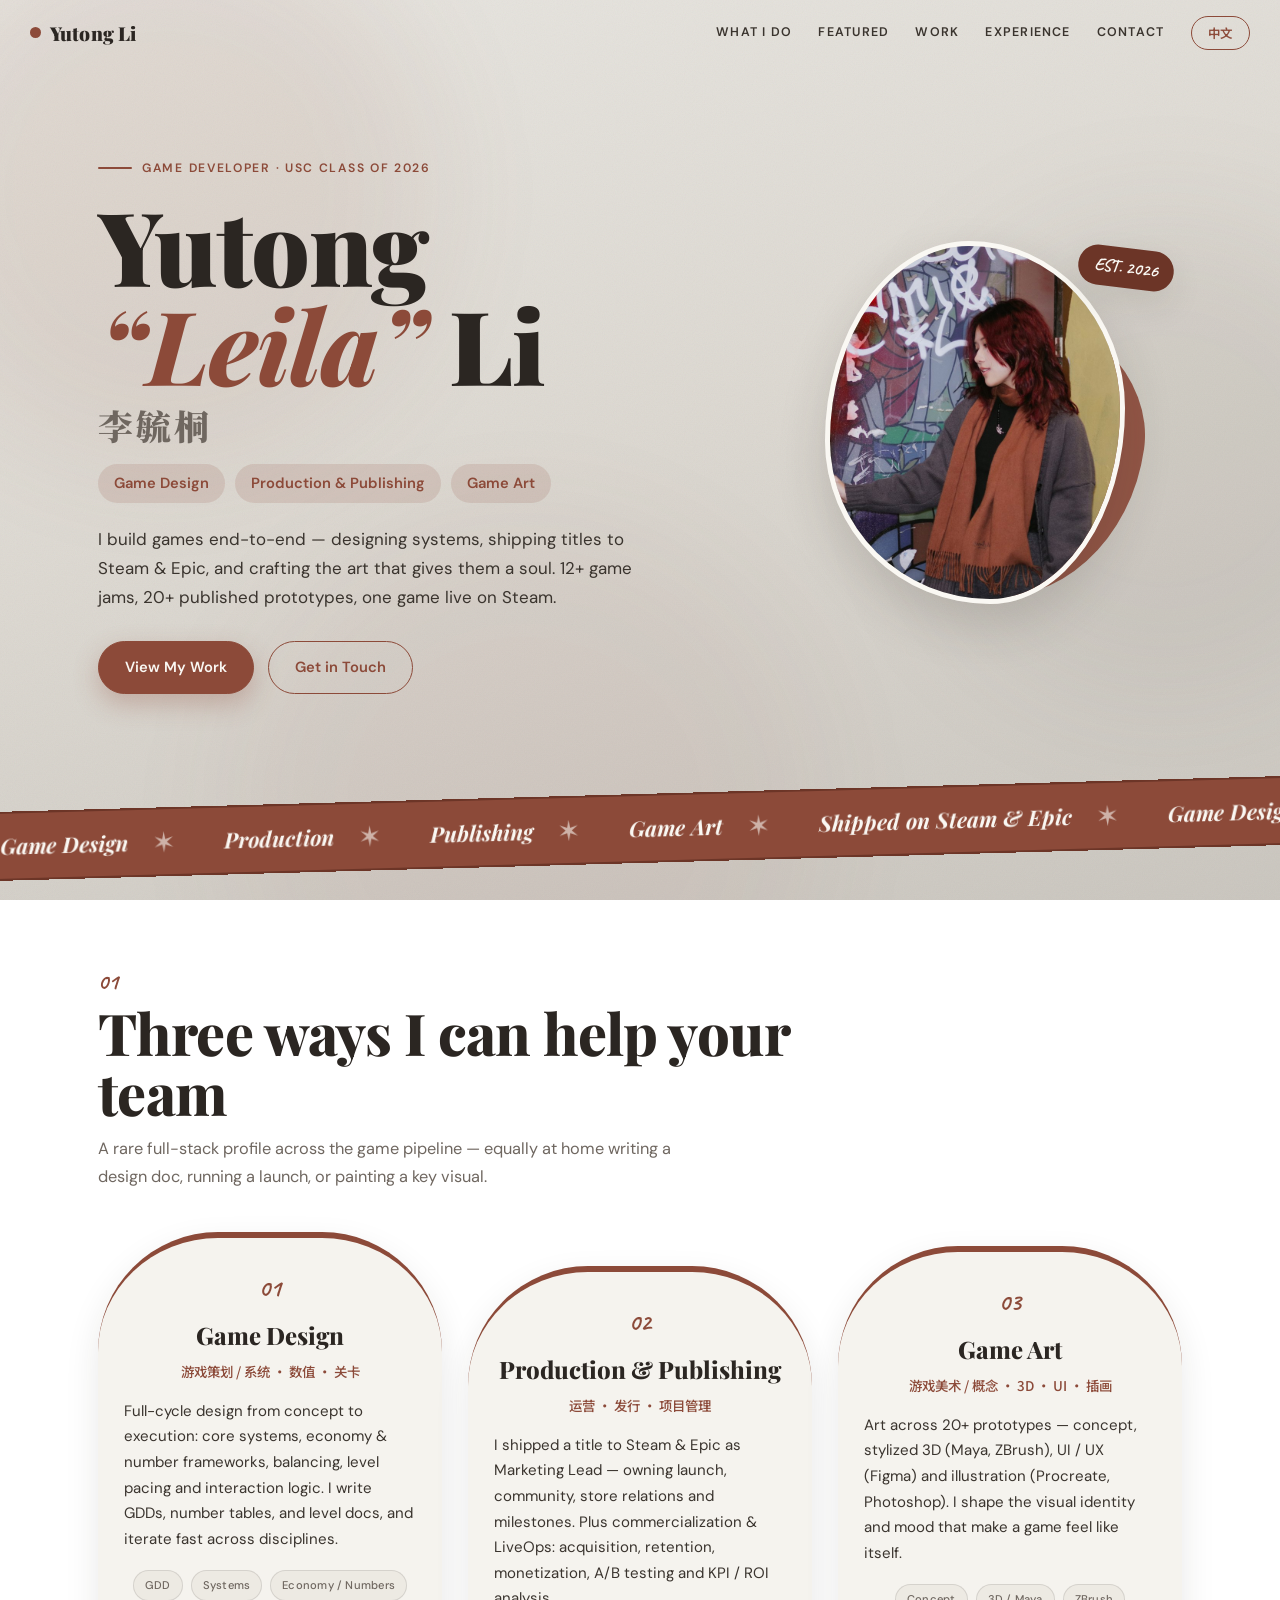
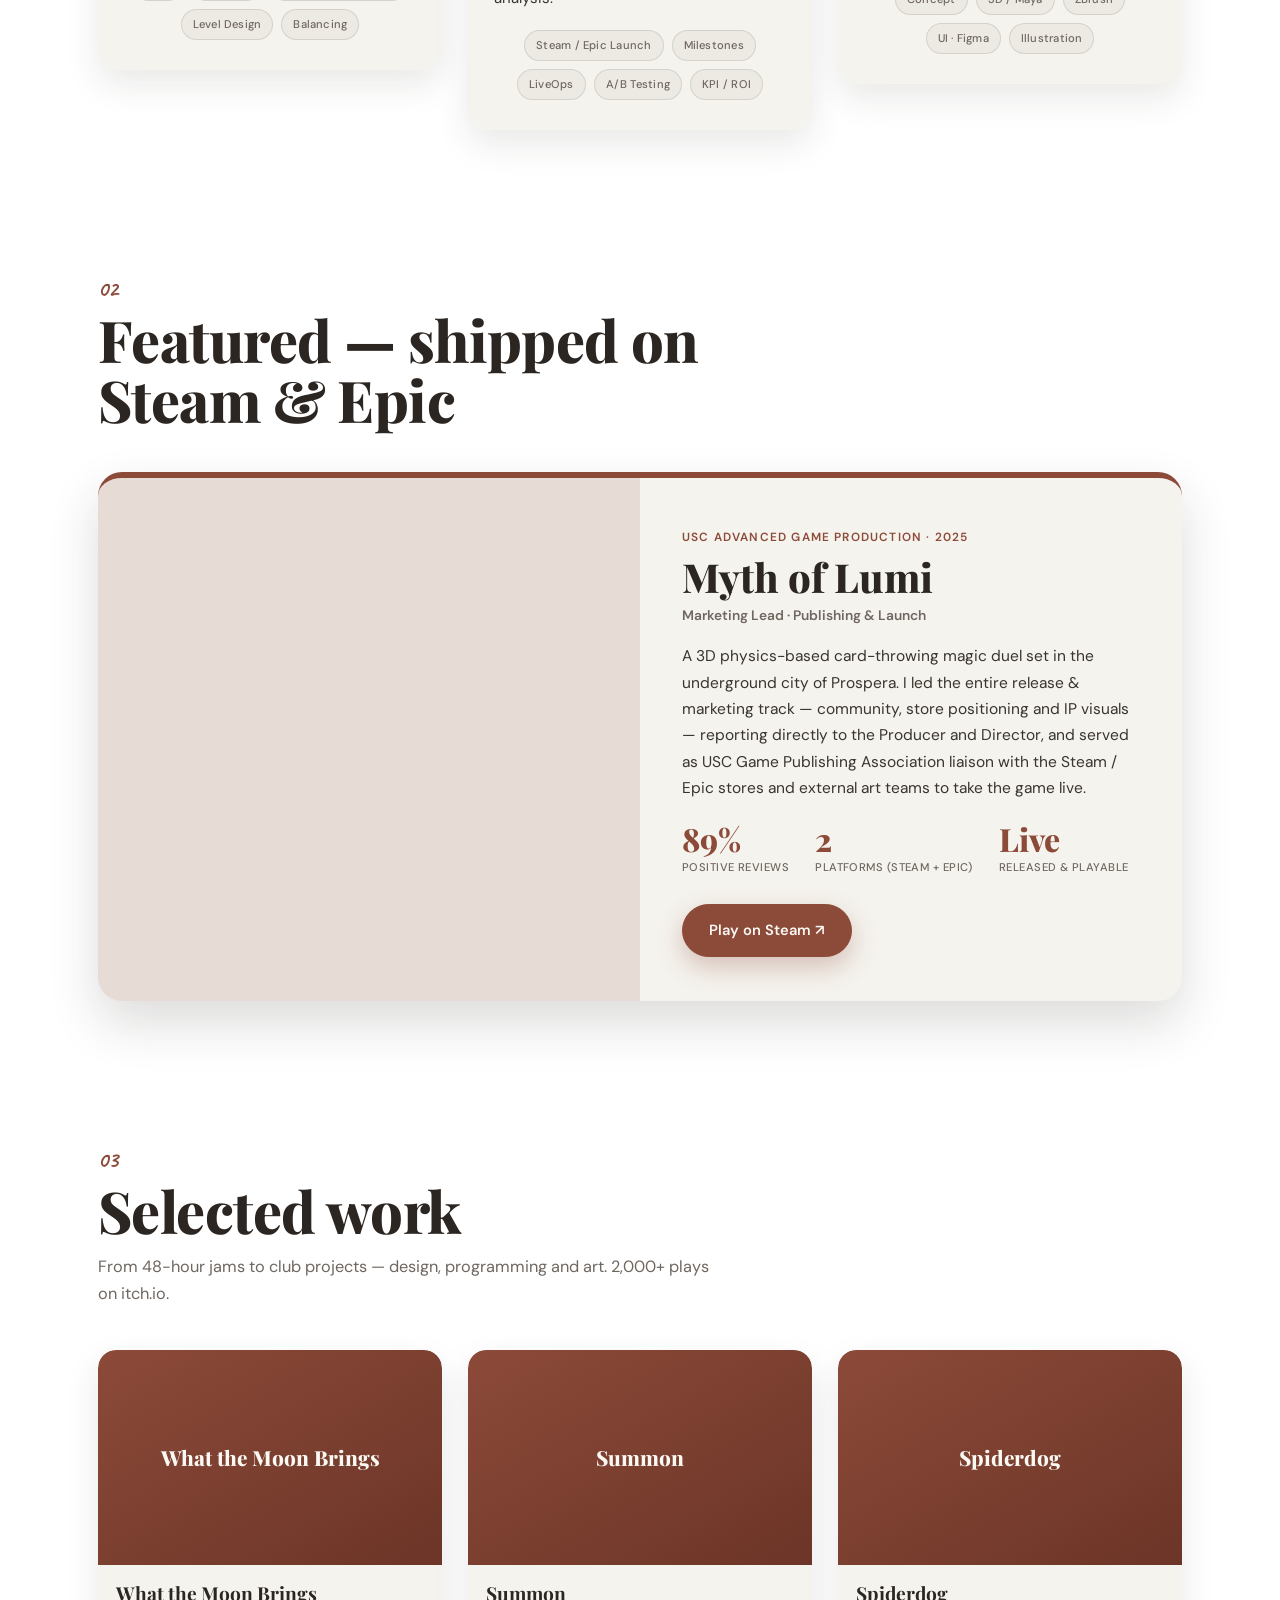
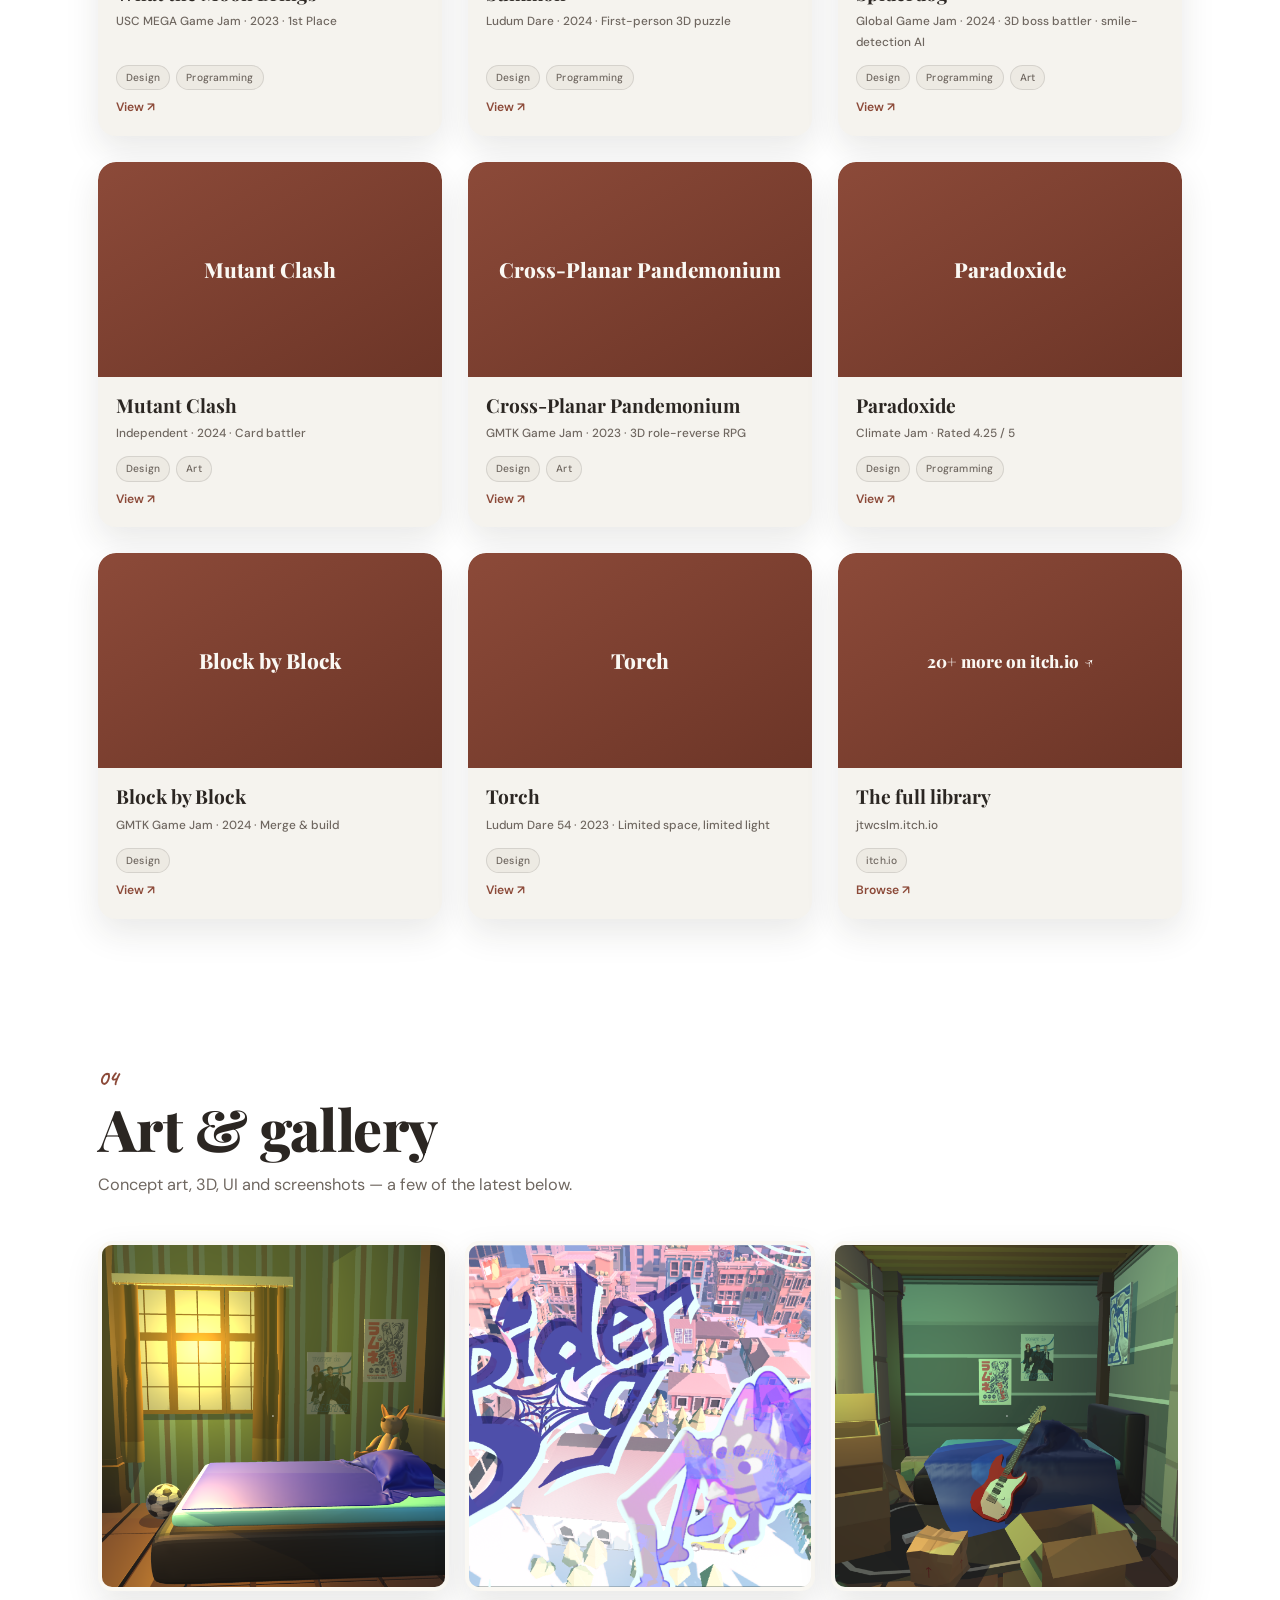
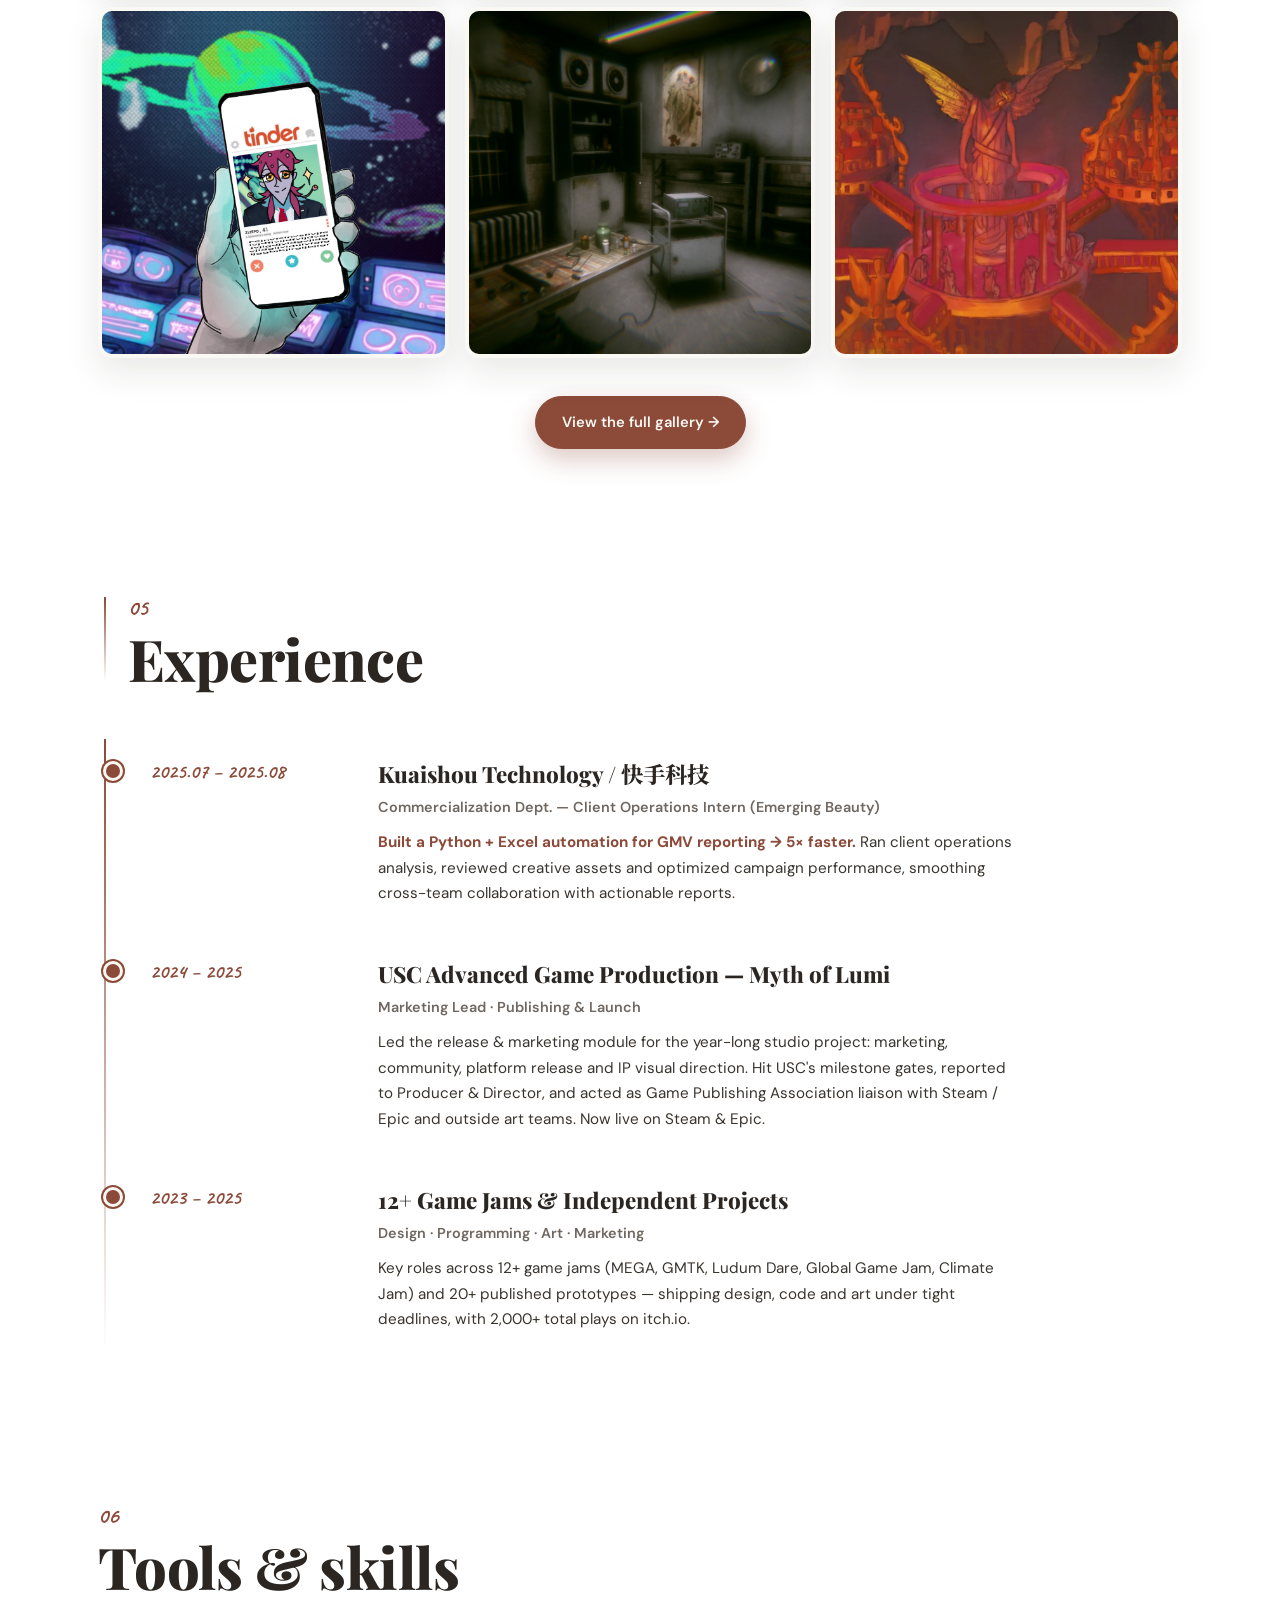
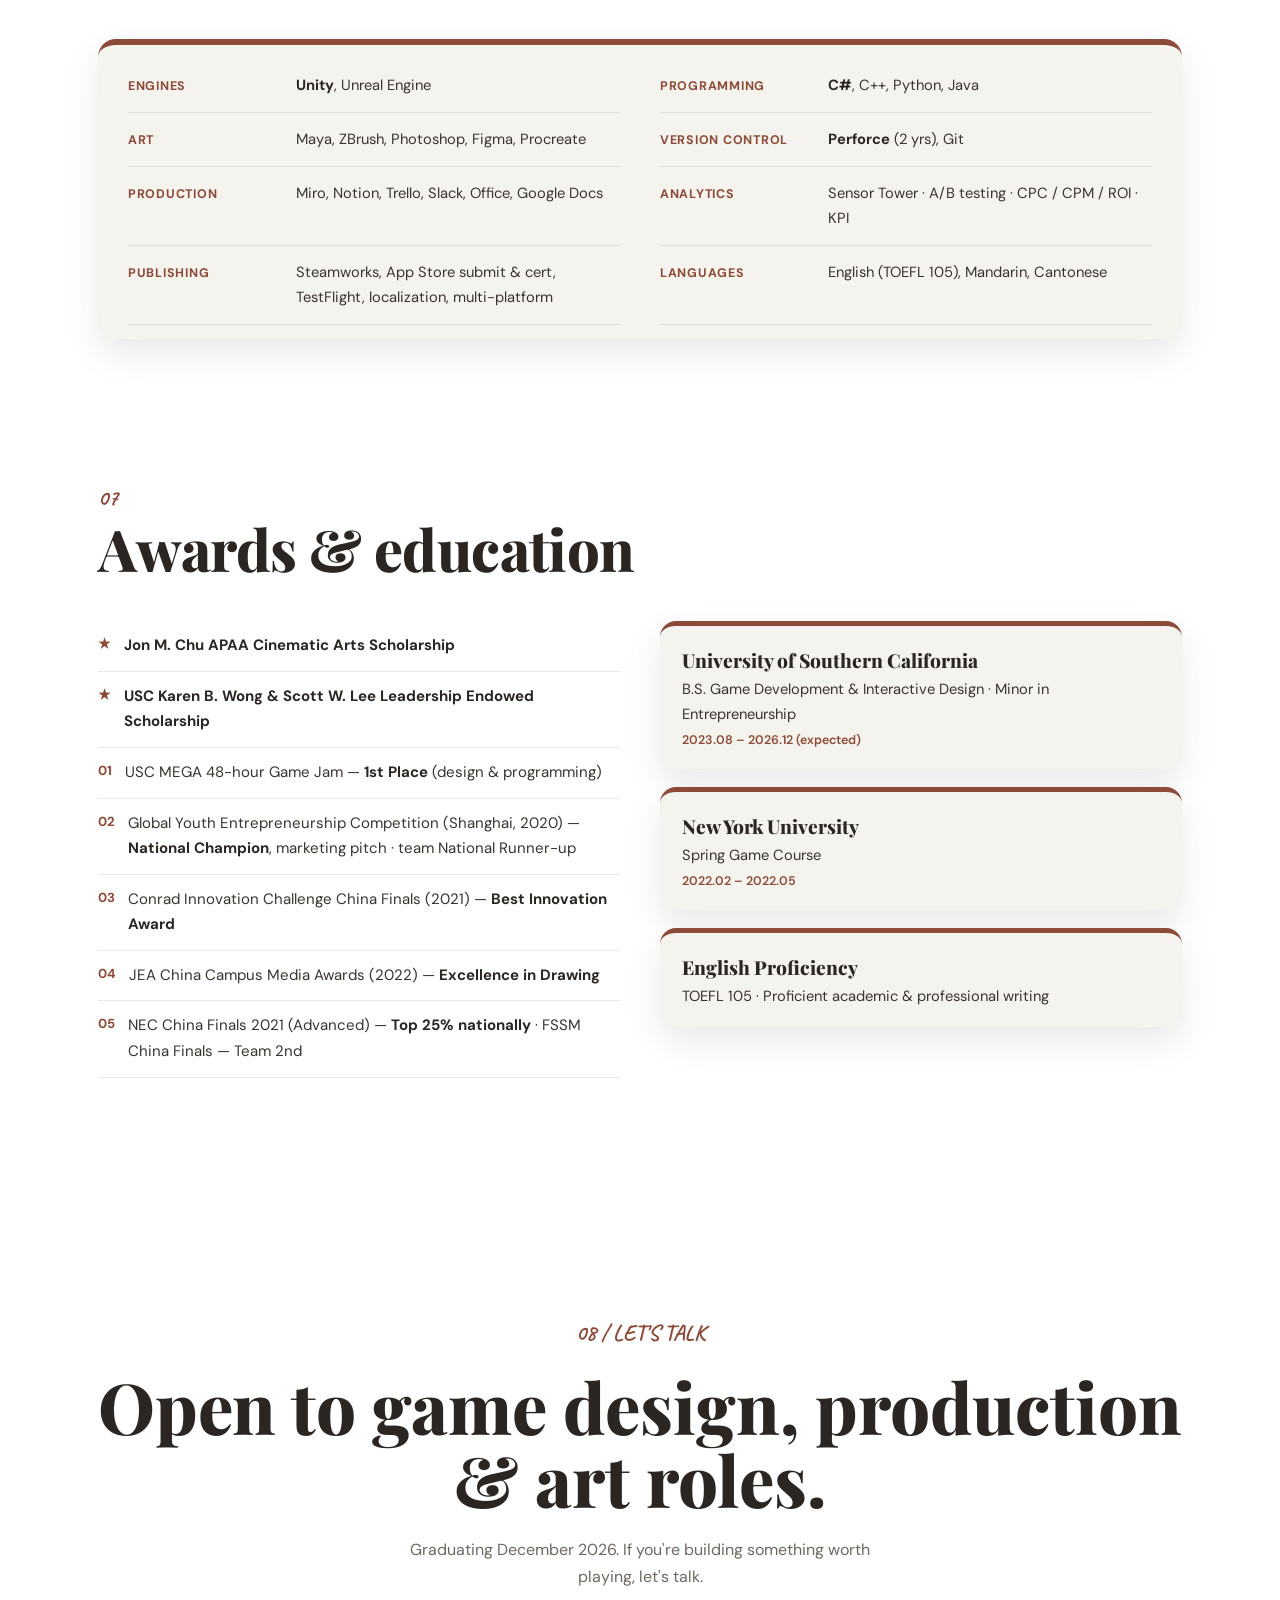
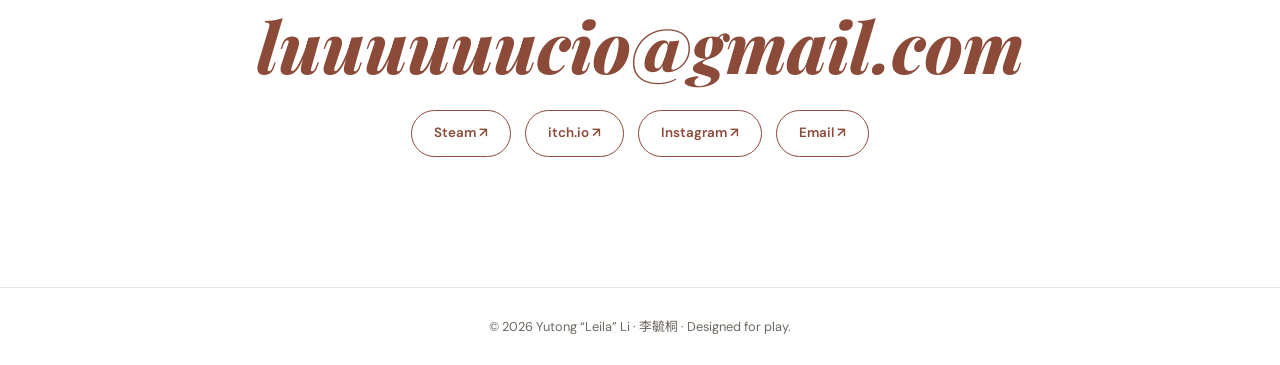
==== commit 9d7c77f9: "Add files via upload" ====
--- a/index.html
+++ b/index.html
@@ -4,9 +4,9 @@
 <meta charset="UTF-8">
 <meta name="viewport" content="width=device-width, initial-scale=1.0">
 <title>Yutong "Leila" Li — Game Designer · Producer · Artist</title>
-<meta name="description" content="Yutong (Leila) Li — USC Game Development & Interactive Design. Game design, production & publishing, and game art. Shipped on Steam & Epic.">
+<meta name="description" content="Yutong (Leila) Li — game developer & USC Class of 2026. Game design, production & publishing, and game art. One title shipped on Steam & Epic; 12+ game jams, 20+ prototypes.">
 <meta property="og:title" content="Yutong 'Leila' Li — Game Designer · Producer · Artist">
-<meta property="og:description" content="USC Game Development & Interactive Design. Design · Production & Publishing · Art.">
+<meta property="og:description" content="Game developer & USC Class of 2026 — game design, production & publishing, and art. Shipped on Steam & Epic.">
 <meta property="og:type" content="website">
 
 <!-- Fonts: Playfair Display (display) · DM Sans (body) · Caveat (script accent) · Noto Serif/Sans SC -->
--- a/style.css
+++ b/style.css
@@ -242,11 +242,11 @@
 .work-link{font-family:var(--sans);font-weight:600;font-size:.76rem;color:var(--brand)}
 
 /* ============================ GALLERY (mixed organic shapes) ============================ */
-.gallery{display:grid;grid-template-columns:repeat(3,1fr);gap:22px;align-items:center}
+.gallery{display:grid;grid-template-columns:repeat(3,1fr);gap:16px;align-items:stretch}
 .shot{
   position:relative;overflow:hidden;aspect-ratio:1;background:var(--panel-2);
   display:grid;place-items:center;box-shadow:var(--shadow);transition:.3s var(--ease);
-  border:4px solid var(--cream);
+  border:4px solid var(--cream);border-radius:14px;
 }
 .shot:hover{transform:translateY(-6px) scale(1.02);box-shadow:var(--shadow-lg)}
 .shot img{position:absolute;inset:0;width:100%;height:100%;object-fit:cover}
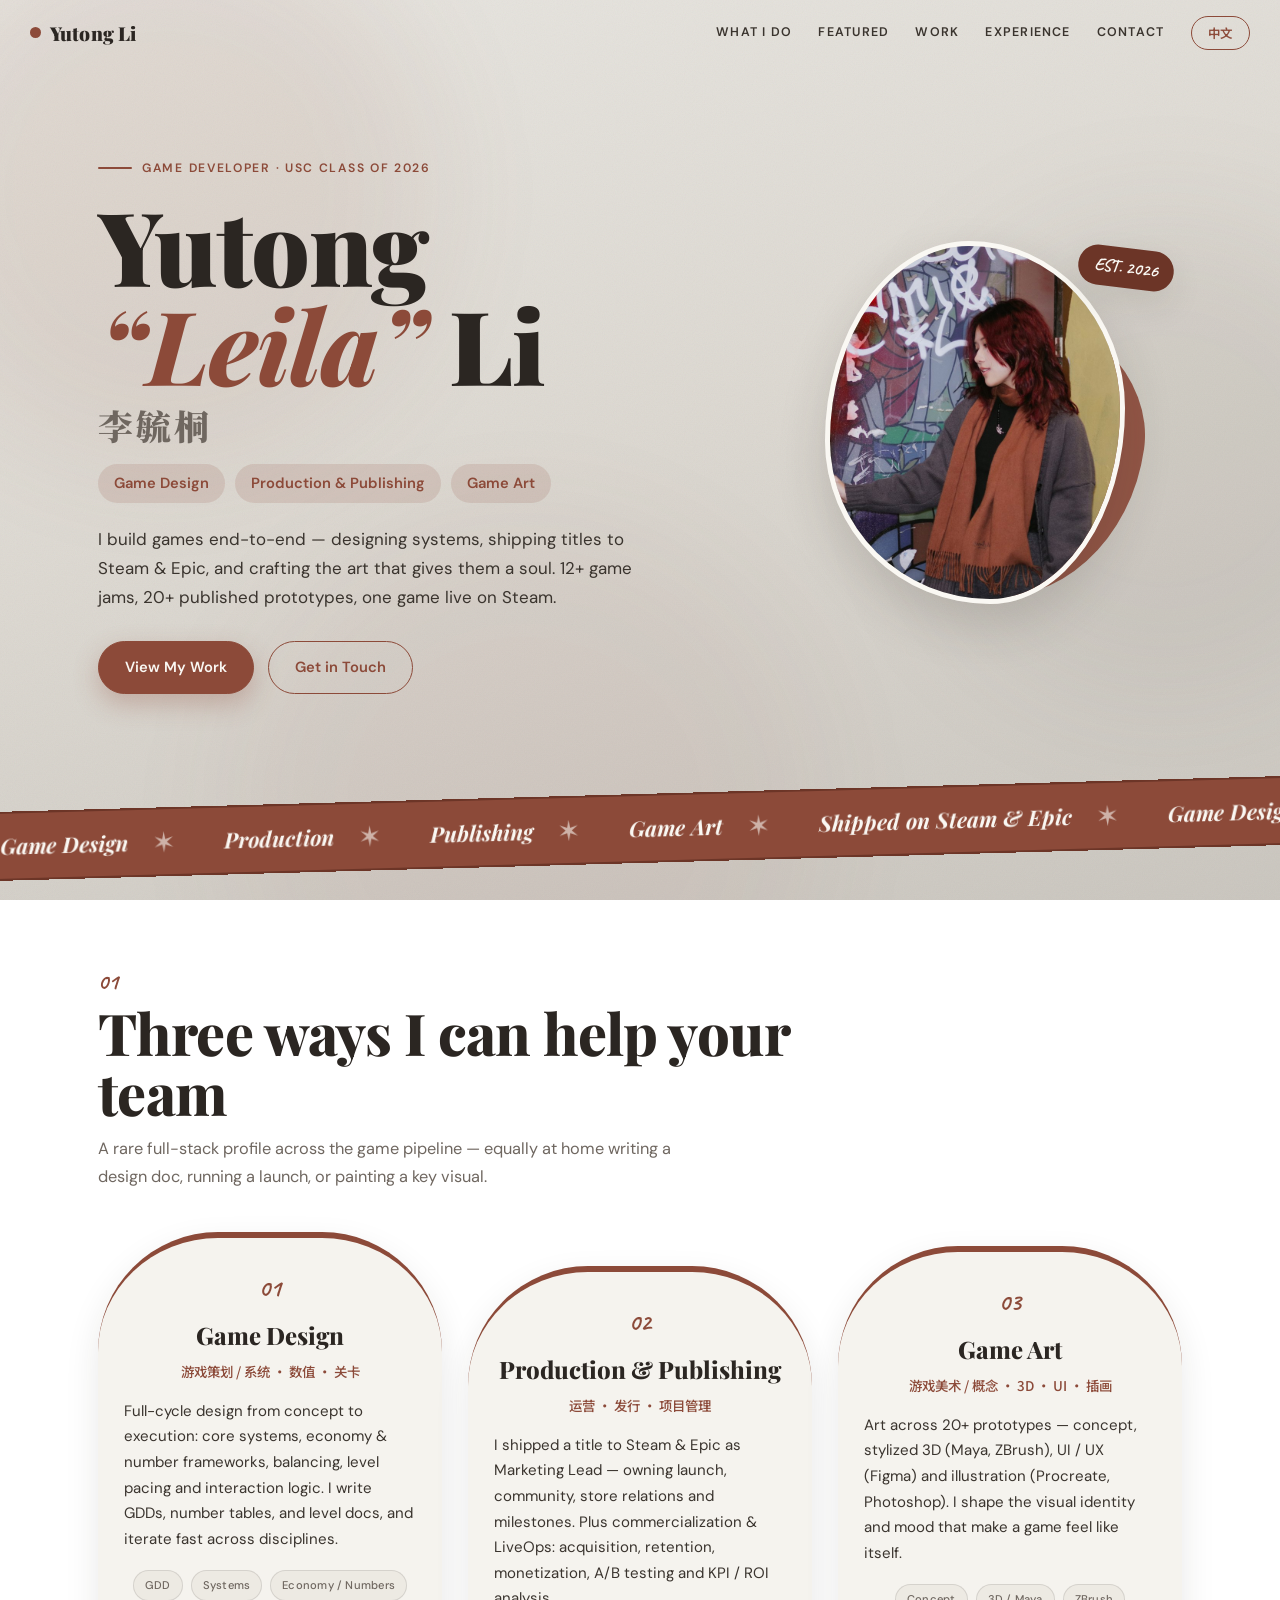
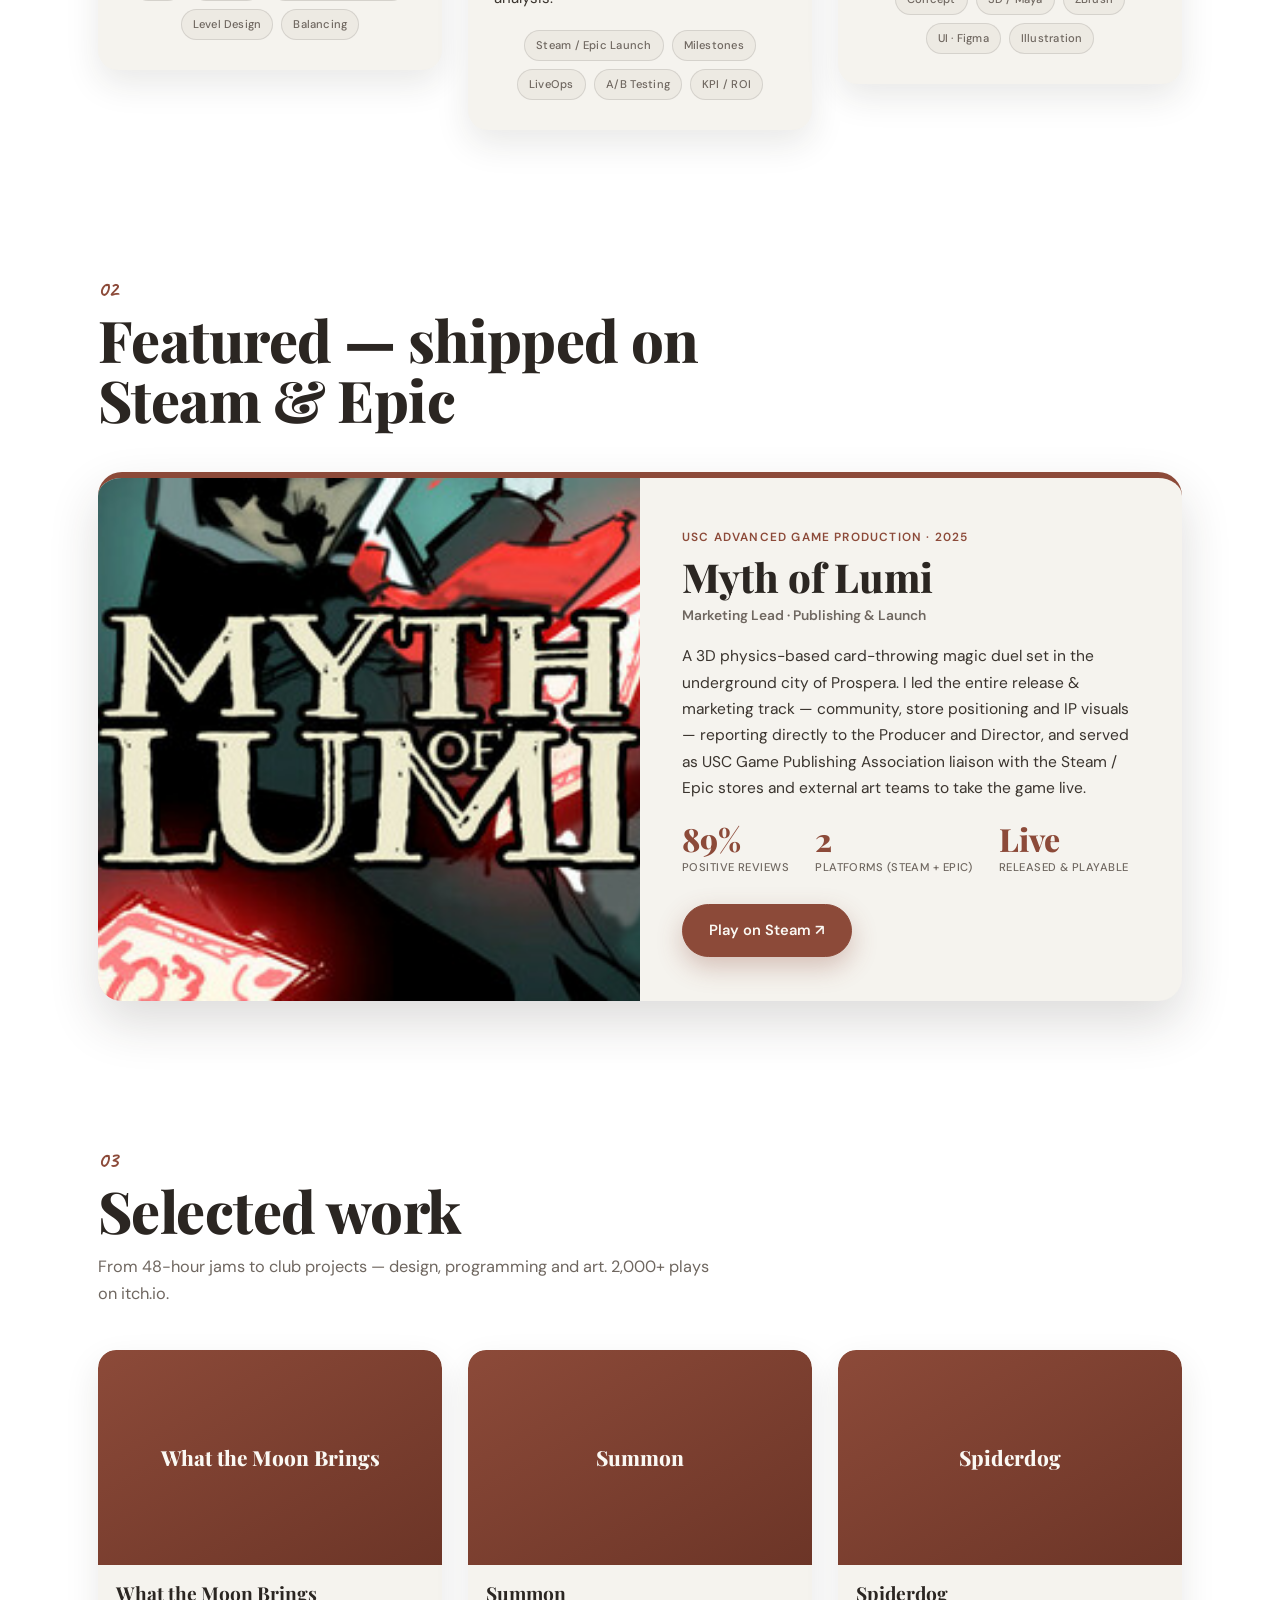
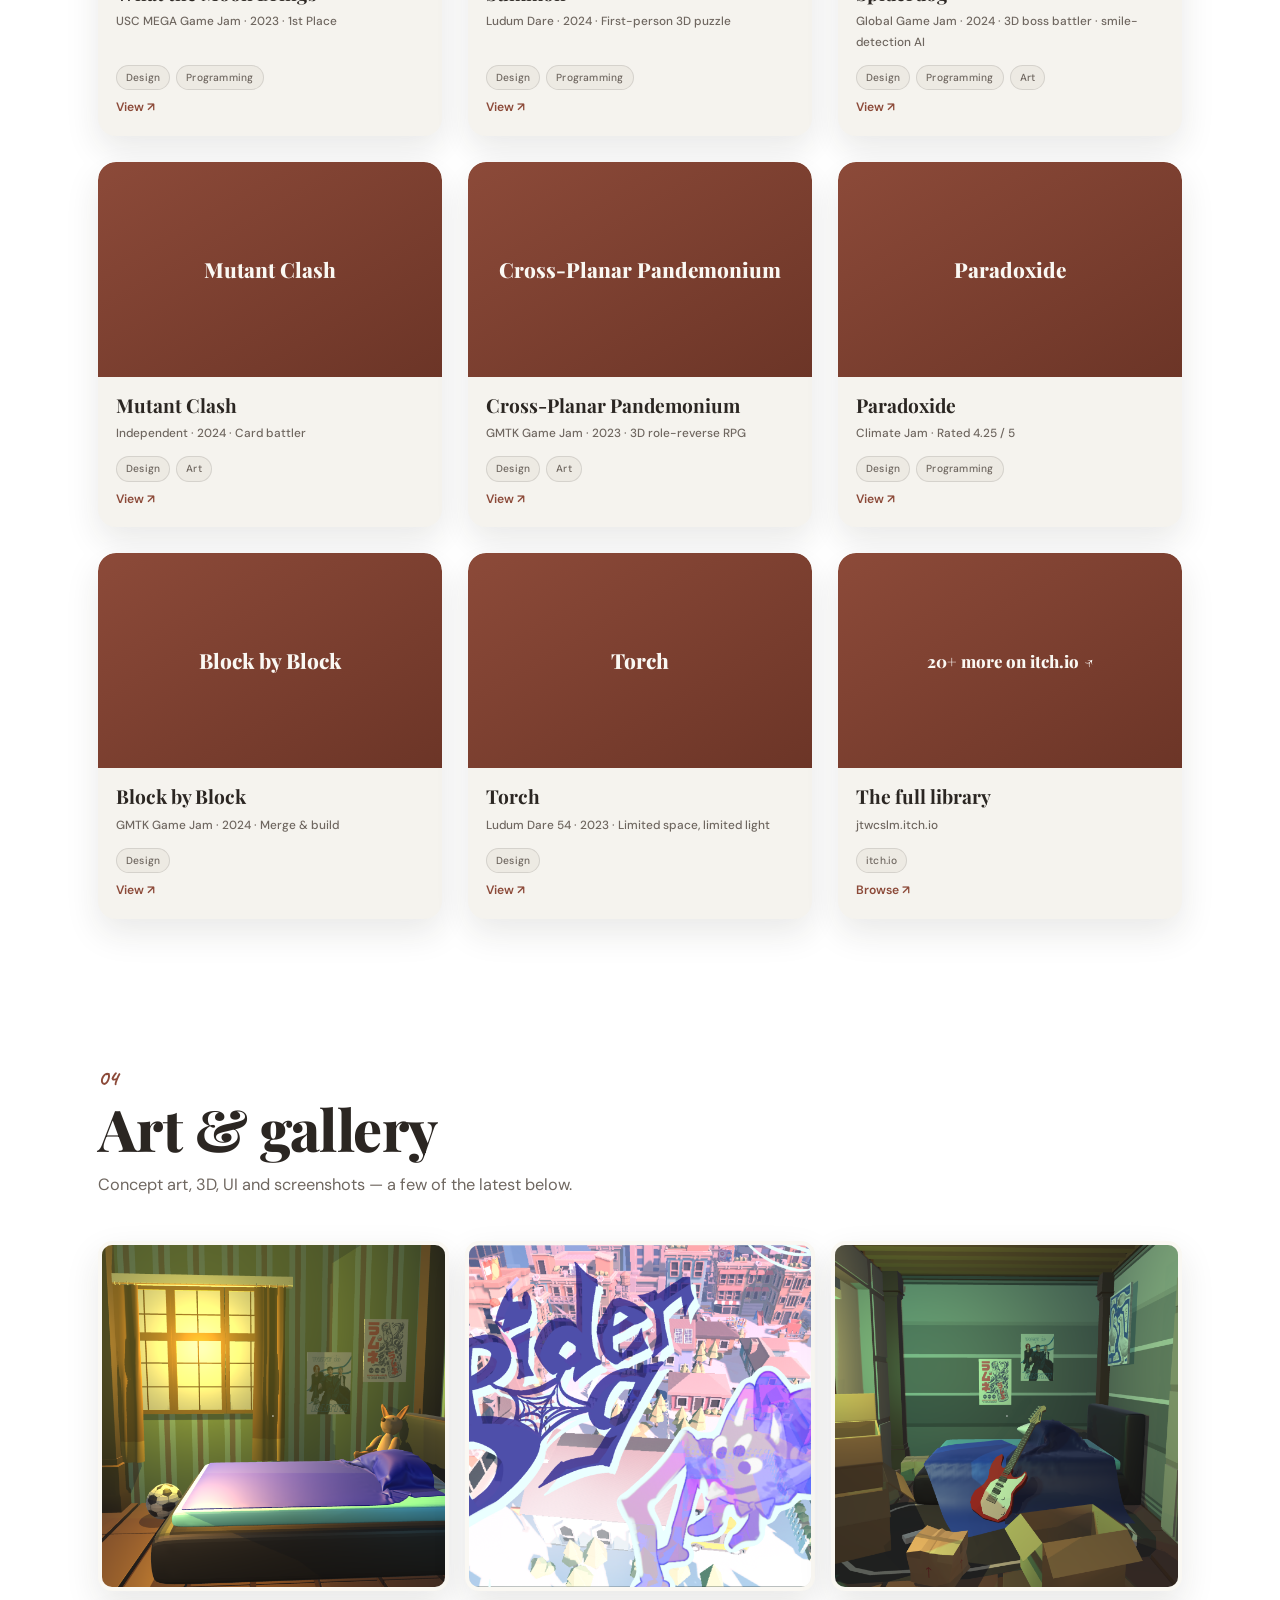
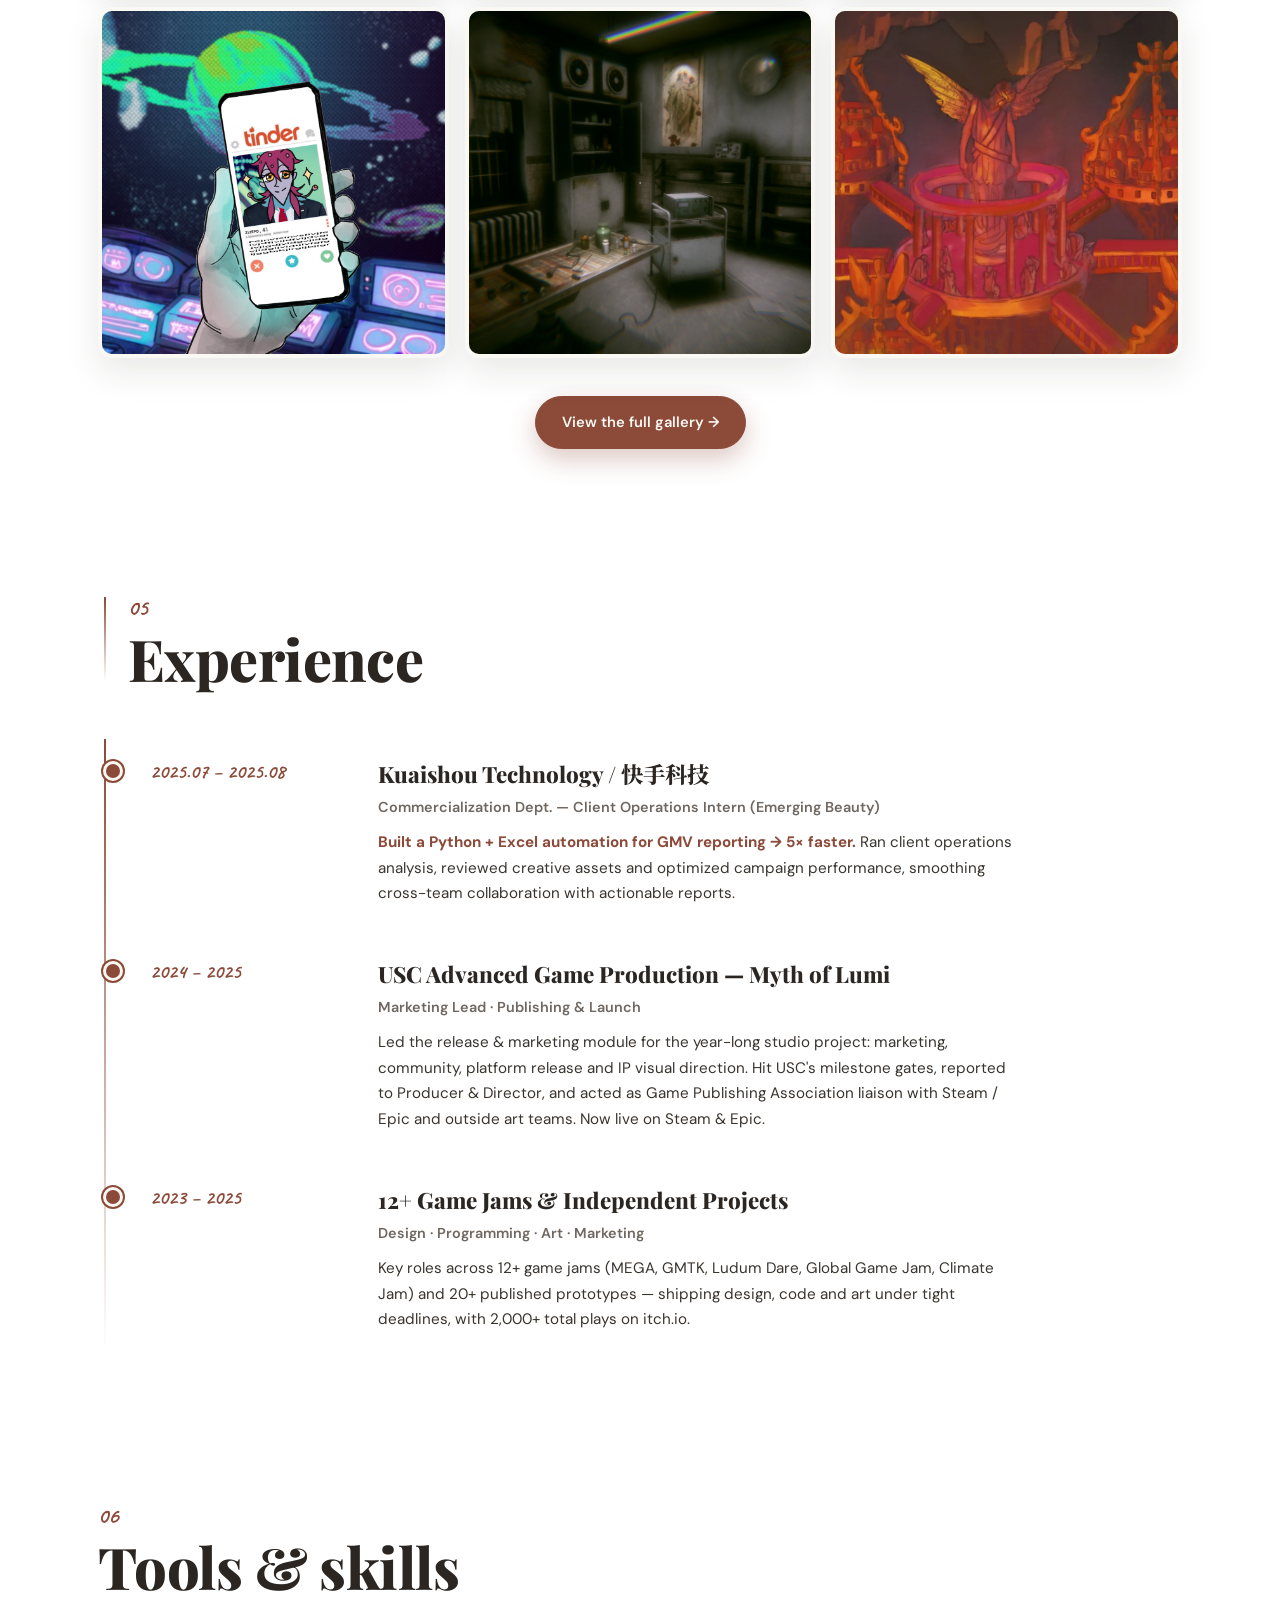
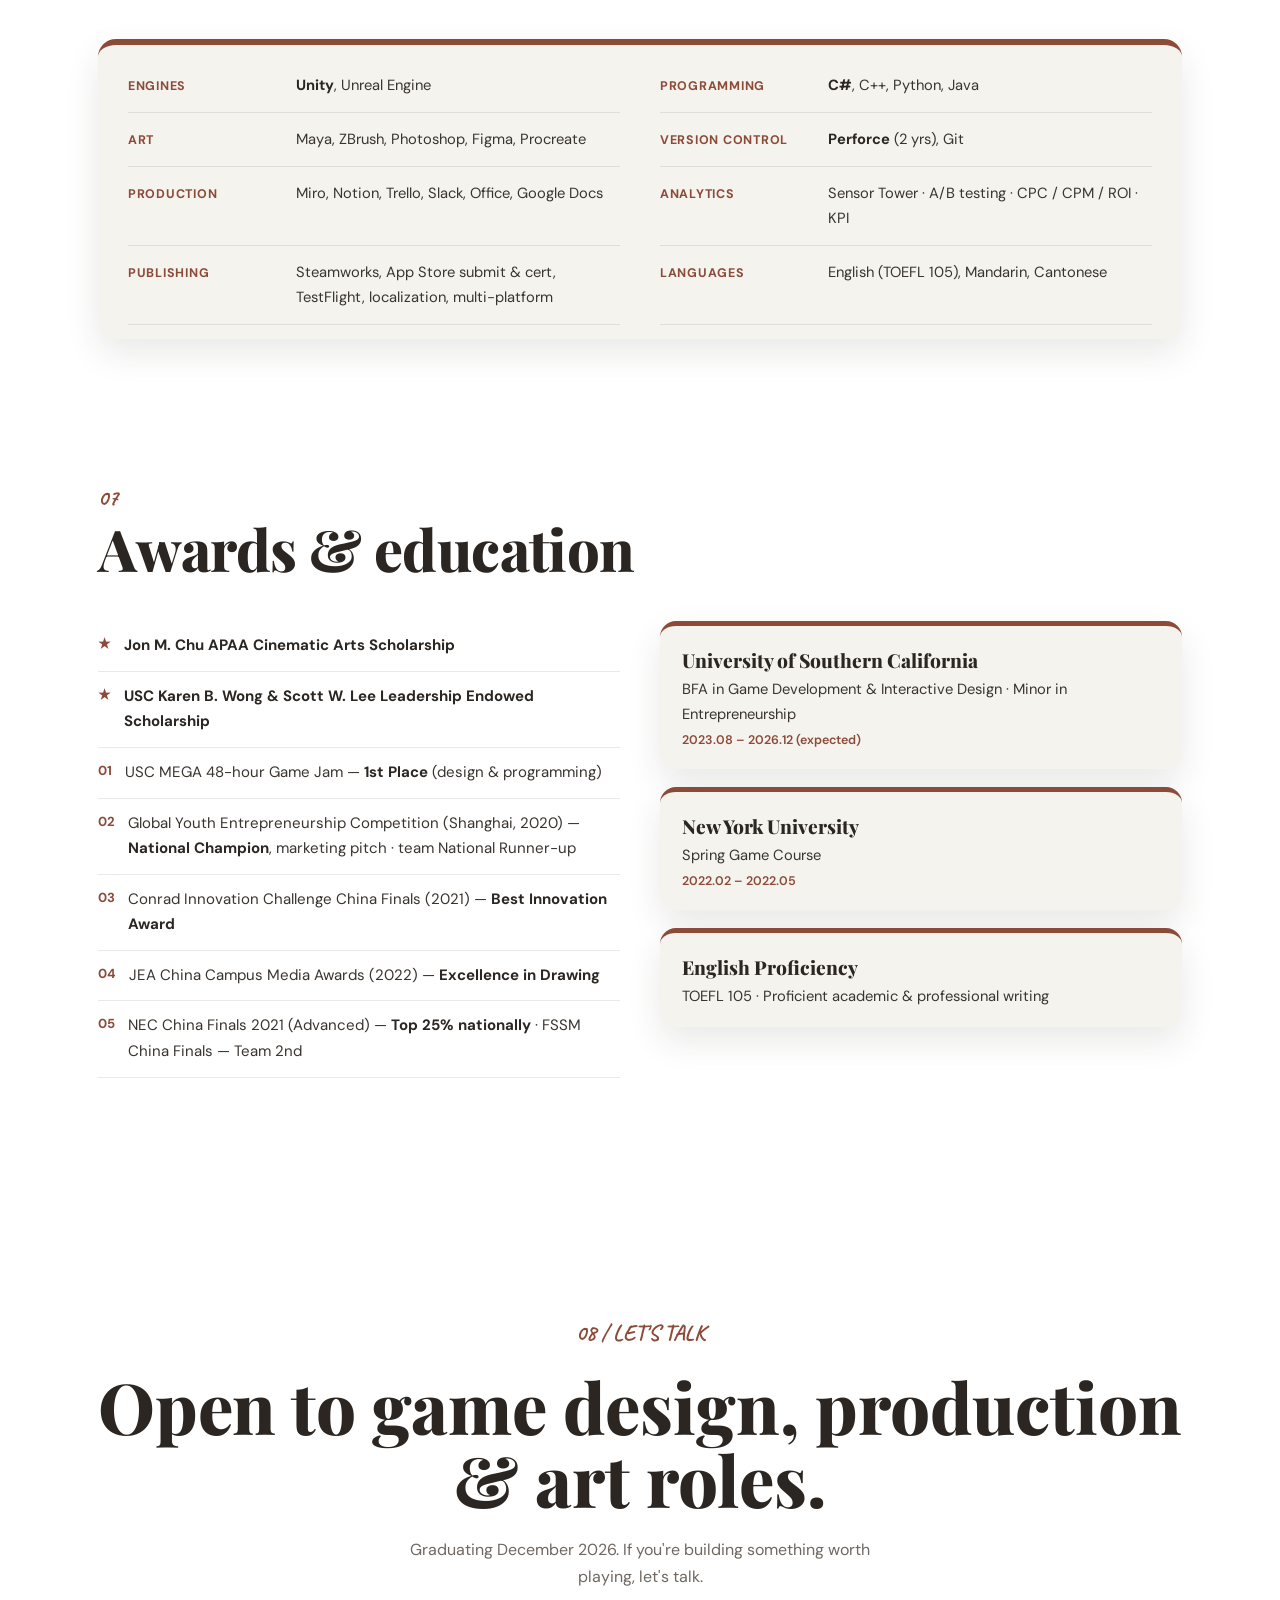
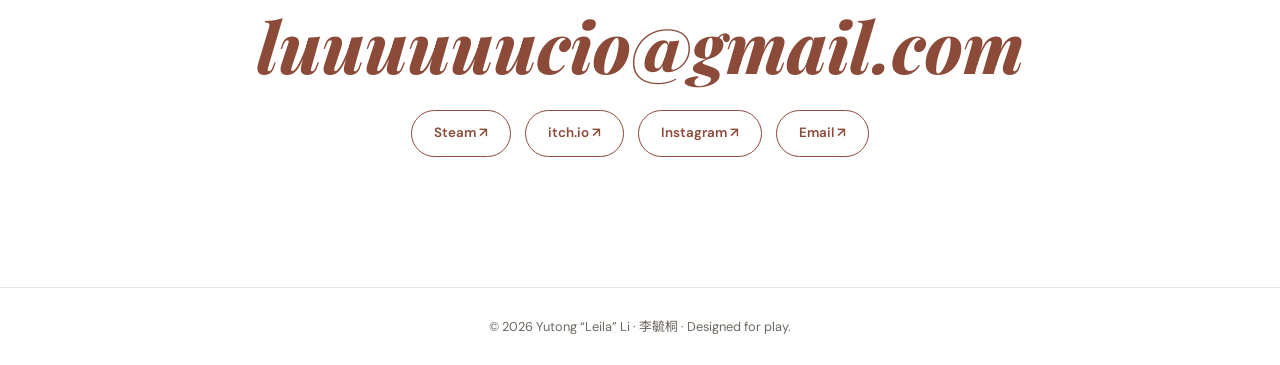
==== commit f9801a7b: "Add files via upload" ====
--- a/index.html
+++ b/index.html
@@ -115,8 +115,10 @@
     </div>
     <div class="feat reveal">
       <div class="feat-media">
-        <!-- 替换封面：把 src 改成 你的文件名.jpg（目前用的是 Steam 商店图） -->
-        <img src="https://cdn.cloudflare.steamstatic.com/steam/apps/3518380/header.jpg" alt="Myth of Lumi" onerror="this.style.display='none'">
+        <!-- 真封面：把一张图命名为 myth-of-lumi.jpg 放进仓库根目录即可显示；没有时下面会显示标题色块 -->
+        <div class="ph">Myth of Lumi</div>
+        <img src="myth-of-lumi.jpg" alt="Myth of Lumi"
+             onerror="if(!this.dataset.s){this.dataset.s=1;this.src='https://cdn.cloudflare.steamstatic.com/steam/apps/3518380/header.jpg';}else{this.remove();}">
       </div>
       <div class="feat-body">
         <div class="feat-flag" data-en="USC Advanced Game Production · 2025" data-zh="USC 高级游戏制作 · 2025">USC Advanced Game Production · 2025</div>
@@ -348,7 +350,7 @@
       <div>
         <div class="edu-block">
           <div class="ed-school">University of Southern California</div>
-          <div class="ed-deg" data-en="B.S. Game Development &amp; Interactive Design · Minor in Entrepreneurship" data-zh="游戏开发与交互设计 本科 · 辅修 创业学">B.S. Game Development &amp; Interactive Design · Minor in Entrepreneurship</div>
+          <div class="ed-deg" data-en="BFA in Game Development &amp; Interactive Design · Minor in Entrepreneurship" data-zh="游戏开发与交互设计 BFA · 辅修 创业学">BFA in Game Development &amp; Interactive Design · Minor in Entrepreneurship</div>
           <div class="ed-when" data-en="2023.08 – 2026.12 (expected)" data-zh="2023.08 – 2026.12（预计毕业）">2023.08 – 2026.12 (expected)</div>
         </div>
         <div class="edu-block">
--- a/style.css
+++ b/style.css
@@ -209,6 +209,9 @@
   border-radius:24px;box-shadow:var(--shadow-lg);overflow:hidden;border-top:6px solid var(--brand);
 }
 .feat-media{position:relative;min-height:360px;background:var(--brand-soft);overflow:hidden}
+.feat-media .ph{position:absolute;inset:0;display:grid;place-items:center;text-align:center;padding:24px;
+  font-family:var(--display);font-weight:800;font-size:2rem;color:var(--cream);
+  background:linear-gradient(150deg,var(--brand),var(--brand-deep))}
 .feat-media img{position:absolute;inset:0;width:100%;height:100%;object-fit:cover;transition:transform .6s var(--ease)}
 .feat:hover .feat-media img{transform:scale(1.05)}
 .feat-body{padding:44px 42px}
